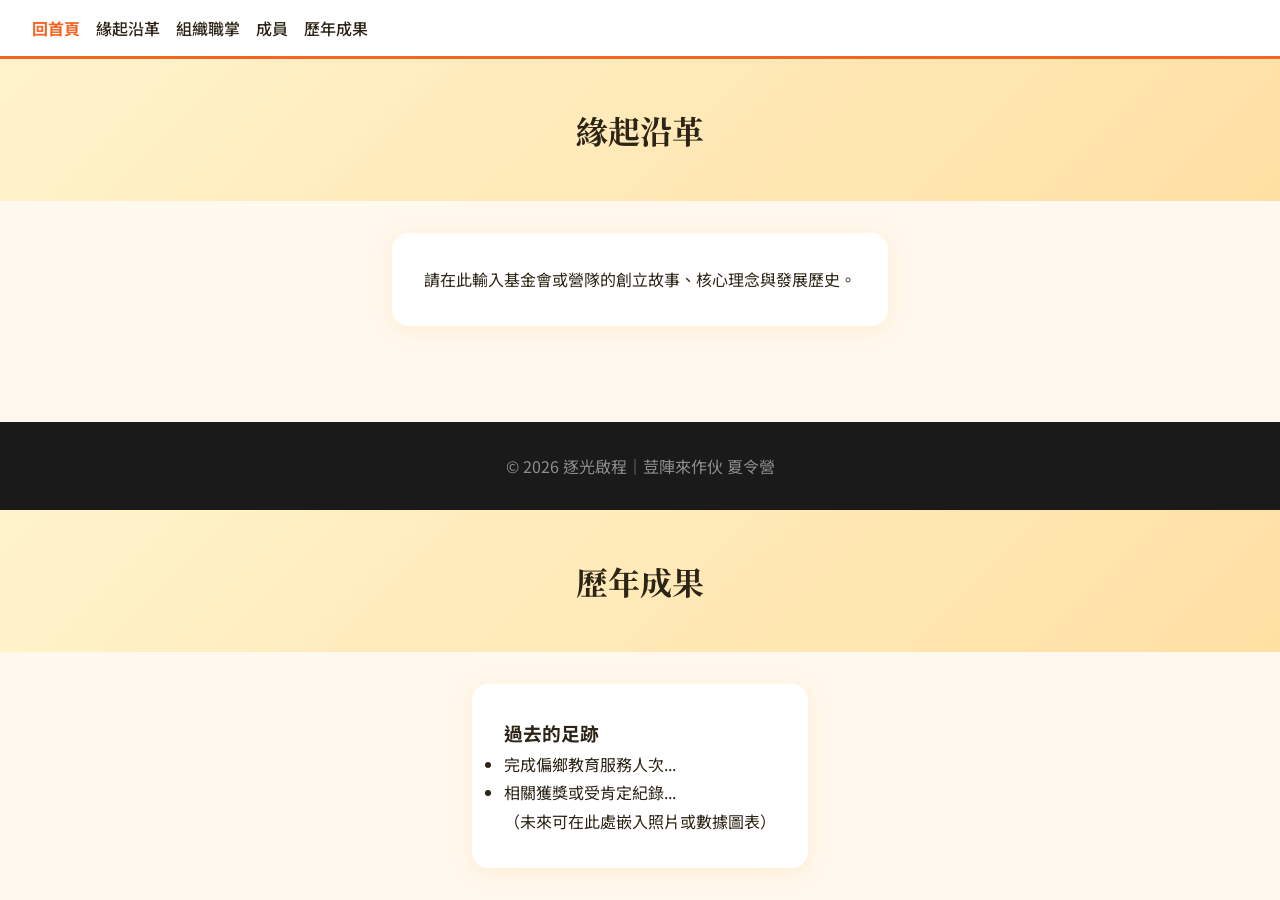
==== achievements.html @ 7587b22f "Create achievements.html" ====
<!DOCTYPE html>
<html lang="zh-TW">
<head>
  <meta charset="UTF-8" />
  <meta name="viewport" content="width=device-width, initial-scale=1.0" />
  <title>逐光啟程｜關於我們</title>
  <link href="https://fonts.googleapis.com/css2?family=Noto+Serif+TC:wght@400;700;900&family=Noto+Sans+TC:wght@400;500;700&display=swap" rel="stylesheet" />
  <style>
    :root { --sun: #FFB830; --sky: #4EC3E0; --leaf: #5BBF7A; --puren-orange: #F26522; --puren-dark: #1A1A1A; --cream: #FFF8EE; --text-dark: #2C2416; --text-mid: #5A4A2E; --shadow: rgba(255,184,48,.15); }
    *, *::before, *::after { box-sizing: border-box; margin: 0; padding: 0; }
    body { font-family: 'Noto Sans TC', sans-serif; background: var(--cream); color: var(--text-dark); display: flex; flex-direction: column; min-height: 100vh; }
    
    /* 簡易導覽列與頁尾 (建議後續換成你 index.html 的完整版) */
    nav { background: #fff; border-bottom: 3px solid var(--puren-orange); padding: 1rem 2rem; display: flex; gap: 1rem; }
    nav a { text-decoration: none; color: var(--text-dark); font-weight: 500; }
    nav a:hover { color: var(--puren-orange); }
    footer { background: var(--puren-dark); color: rgba(255,255,255,.5); text-align: center; padding: 2rem; margin-top: auto; }

    /* 子網頁內容區塊 */
    .page-header { background: linear-gradient(135deg, #FFF3CC, #FFE0A3); padding: 3rem 2rem; text-align: center; }
    .page-title { font-family: 'Noto Serif TC', serif; font-size: 2rem; color: var(--text-dark); }
    .page-content { max-width: 800px; margin: 2rem auto; padding: 2rem; background: #fff; border-radius: 16px; box-shadow: 0 4px 20px var(--shadow); line-height: 1.8; }
    
    /* 成員頁面專用表格 */
    .team-grid { display: grid; grid-template-columns: repeat(auto-fit, minmax(200px, 1fr)); gap: 1.5rem; margin-top: 1rem; }
    .team-box { border-left: 4px solid var(--sky); padding: 1rem; background: #f9f9f9; }
  </style>
</head>
<body>

  <nav>
    <a href="index.html" style="color:var(--puren-orange); font-weight:700;">回首頁</a>
    <a href="history.html">緣起沿革</a>
    <a href="organization.html">組織職掌</a>
    <a href="members.html">成員</a>
    <a href="achievements.html">歷年成果</a>
  </nav>

  <div class="page-header"><h1 class="page-title">緣起沿革</h1></div>
  <main class="page-content">
    <p>請在此輸入基金會或營隊的創立故事、核心理念與發展歷史。</p>
  </main>
  <footer><p>© 2026 逐光啟程｜荳陣來作伙 夏令營</p></footer>
</body>
</html>
<div class="page-header"><h1 class="page-title">歷年成果</h1></div>
  <main class="page-content">
    <h3>過去的足跡</h3>
    <ul>
      <li>完成偏鄉教育服務人次...</li>
      <li>相關獲獎或受肯定紀錄...</li>
    </ul>
    <p>（未來可在此處嵌入照片或數據圖表）</p>
  </main>
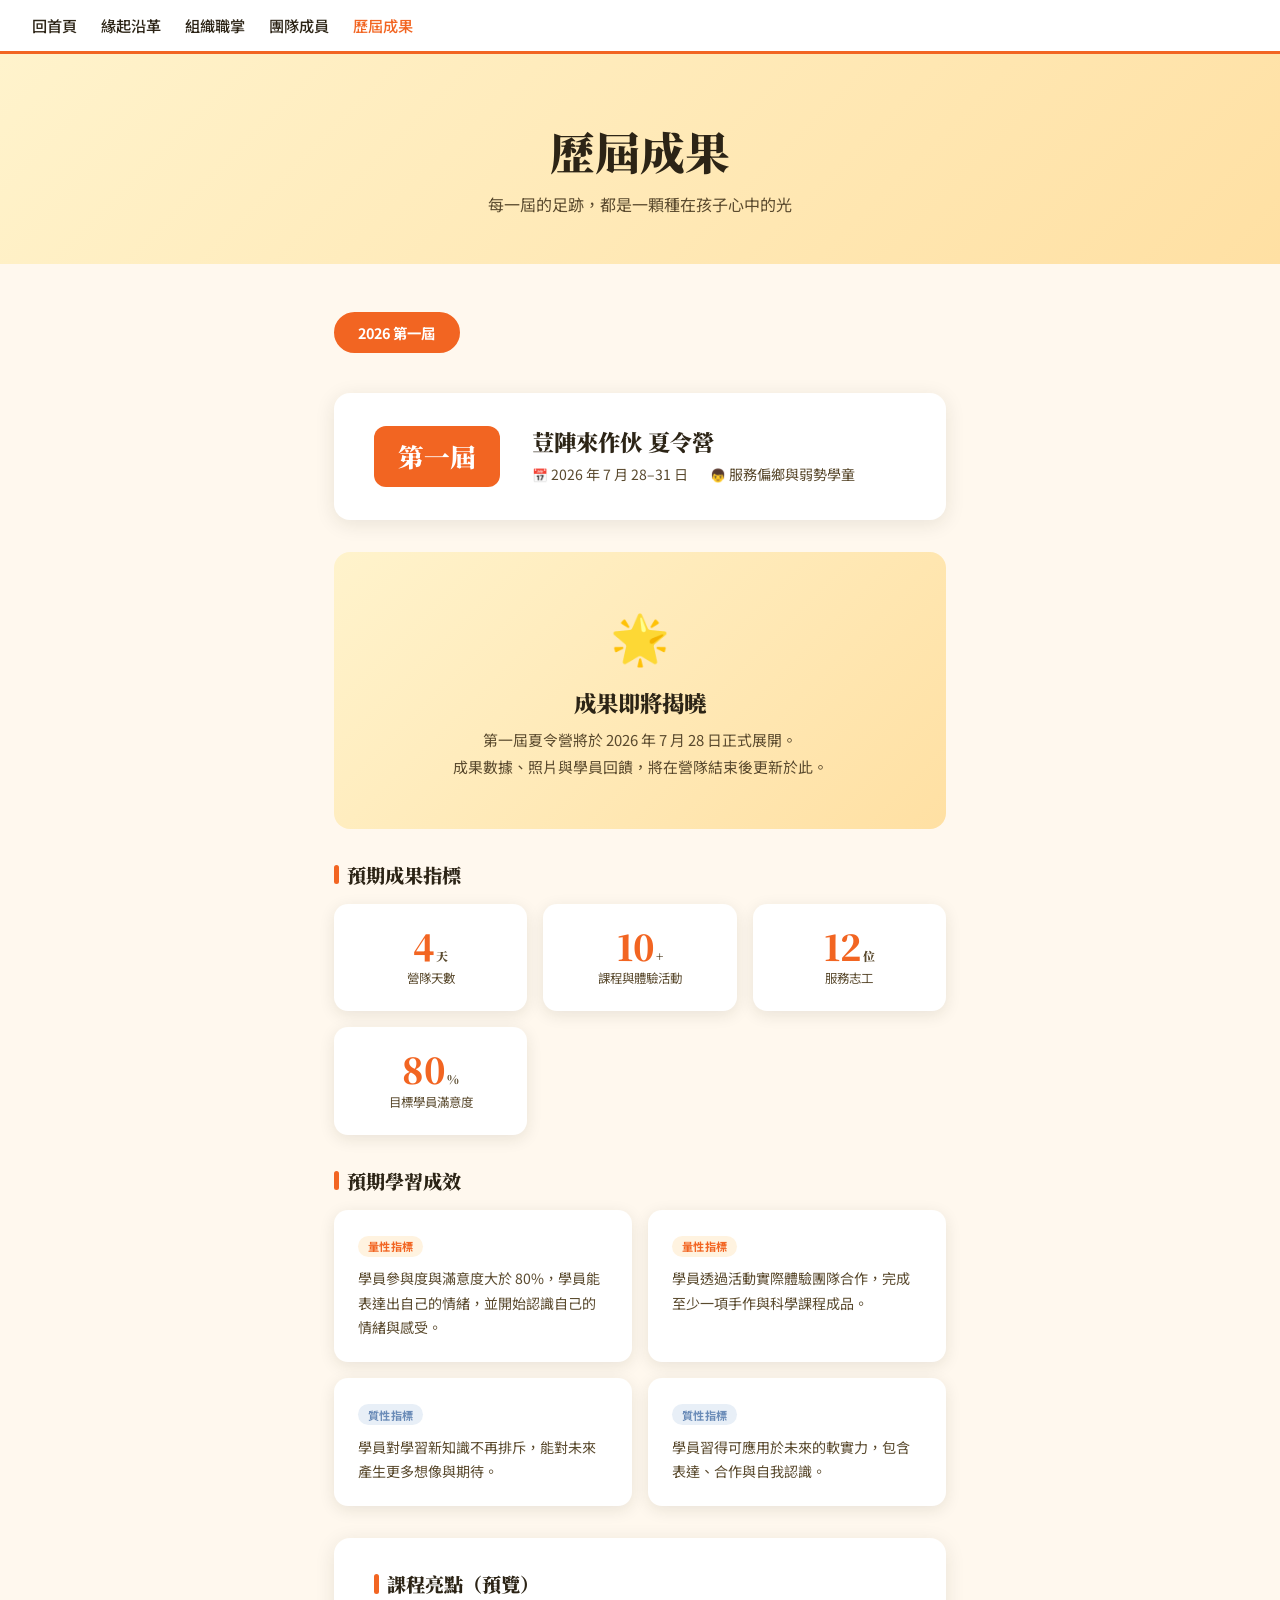
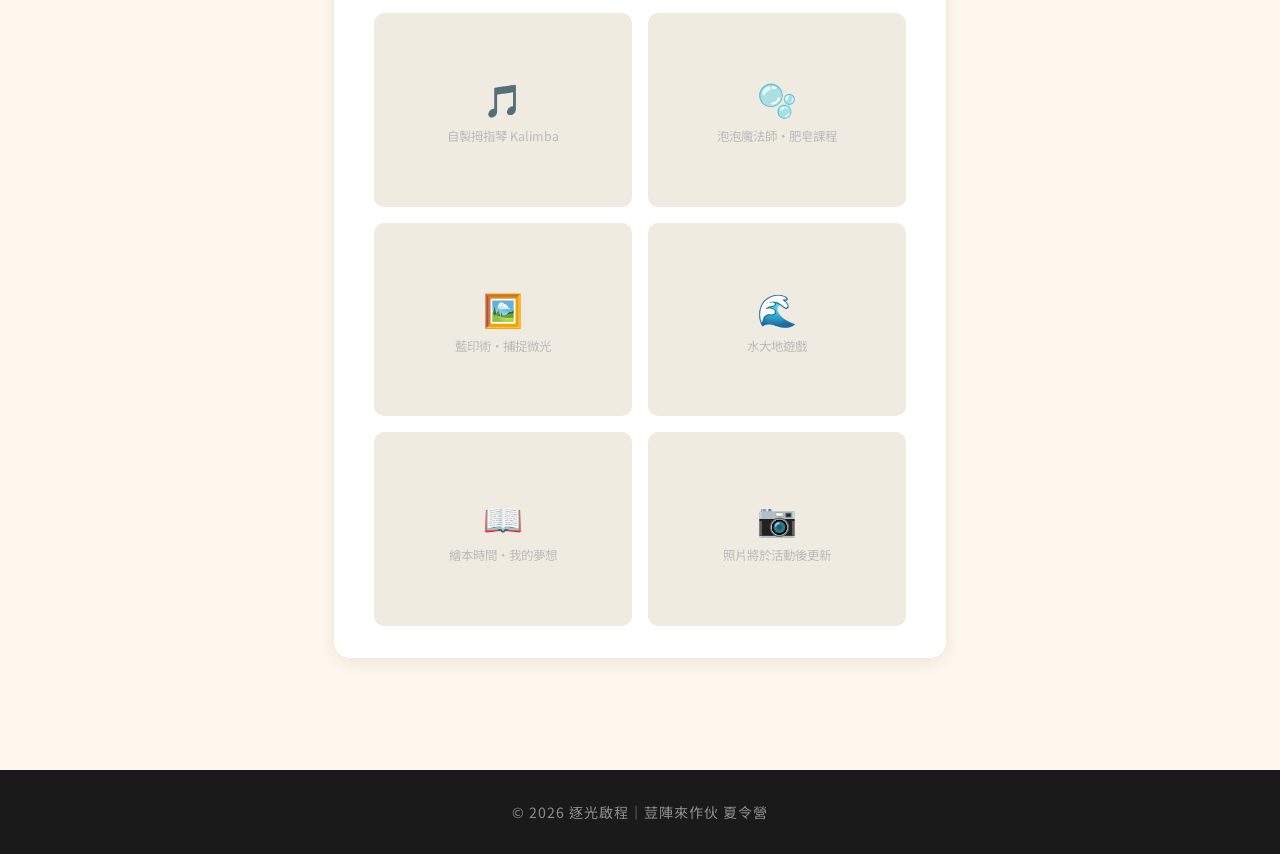
==== commit 978e46e9: "Update achievements.html" ====
--- a/achievements.html
+++ b/achievements.html
@@ -3,52 +3,360 @@
 <head>
   <meta charset="UTF-8" />
   <meta name="viewport" content="width=device-width, initial-scale=1.0" />
-  <title>逐光啟程｜關於我們</title>
+  <title>逐光啟程｜歷屆成果</title>
   <link href="https://fonts.googleapis.com/css2?family=Noto+Serif+TC:wght@400;700;900&family=Noto+Sans+TC:wght@400;500;700&display=swap" rel="stylesheet" />
   <style>
-    :root { --sun: #FFB830; --sky: #4EC3E0; --leaf: #5BBF7A; --puren-orange: #F26522; --puren-dark: #1A1A1A; --cream: #FFF8EE; --text-dark: #2C2416; --text-mid: #5A4A2E; --shadow: rgba(255,184,48,.15); }
+    :root {
+      --orange: #F26522;
+      --dark:   #1A1A1A;
+      --cream:  #FFF8EE;
+      --text:   #2C2416;
+      --mid:    #5A4A2E;
+      --blue:   #6B8CB8;
+      --leaf:   #5BBF7A;
+      --shadow: rgba(44,36,22,.10);
+    }
     *, *::before, *::after { box-sizing: border-box; margin: 0; padding: 0; }
-    body { font-family: 'Noto Sans TC', sans-serif; background: var(--cream); color: var(--text-dark); display: flex; flex-direction: column; min-height: 100vh; }
-    
-    /* 簡易導覽列與頁尾 (建議後續換成你 index.html 的完整版) */
-    nav { background: #fff; border-bottom: 3px solid var(--puren-orange); padding: 1rem 2rem; display: flex; gap: 1rem; }
-    nav a { text-decoration: none; color: var(--text-dark); font-weight: 500; }
-    nav a:hover { color: var(--puren-orange); }
-    footer { background: var(--puren-dark); color: rgba(255,255,255,.5); text-align: center; padding: 2rem; margin-top: auto; }
-
-    /* 子網頁內容區塊 */
-    .page-header { background: linear-gradient(135deg, #FFF3CC, #FFE0A3); padding: 3rem 2rem; text-align: center; }
-    .page-title { font-family: 'Noto Serif TC', serif; font-size: 2rem; color: var(--text-dark); }
-    .page-content { max-width: 800px; margin: 2rem auto; padding: 2rem; background: #fff; border-radius: 16px; box-shadow: 0 4px 20px var(--shadow); line-height: 1.8; }
-    
-    /* 成員頁面專用表格 */
-    .team-grid { display: grid; grid-template-columns: repeat(auto-fit, minmax(200px, 1fr)); gap: 1.5rem; margin-top: 1rem; }
-    .team-box { border-left: 4px solid var(--sky); padding: 1rem; background: #f9f9f9; }
+
+    body {
+      font-family: 'Noto Sans TC', sans-serif;
+      background: var(--cream);
+      color: var(--text);
+      min-height: 100vh;
+      display: flex;
+      flex-direction: column;
+    }
+
+    /* ── Nav ── */
+    nav {
+      background: rgba(255,255,255,.97);
+      border-bottom: 3px solid var(--orange);
+      padding: .9rem 2rem;
+      display: flex; gap: 1.5rem; align-items: center;
+      position: sticky; top: 0; z-index: 200;
+    }
+    nav a { text-decoration: none; color: var(--text); font-weight: 500; font-size: .95rem; transition: color .25s; }
+    nav a:hover, nav a.active { color: var(--orange); }
+
+    /* ── Page header ── */
+    .page-header {
+      background: linear-gradient(135deg, #FFF3CC, #FFE0A3);
+      padding: 4rem 2rem 3rem;
+      text-align: center;
+    }
+    .page-title {
+      font-family: 'Noto Serif TC', serif;
+      font-size: 2.8rem; font-weight: 900;
+      color: var(--text);
+    }
+    .page-sub { margin-top: .6rem; color: var(--mid); font-size: 1rem; }
+
+    /* ── Content ── */
+    .page-content {
+      max-width: 980px;
+      margin: 3rem auto 5rem;
+      padding: 0 2rem;
+      flex: 1;
+    }
+
+    /* ── Year tab selector ── */
+    .year-tabs {
+      display: flex; gap: .75rem; flex-wrap: wrap;
+      margin-bottom: 2.5rem;
+    }
+    .year-tab {
+      padding: .5rem 1.4rem;
+      border-radius: 30px;
+      border: 2px solid var(--orange);
+      background: transparent;
+      color: var(--orange);
+      font-weight: 700;
+      font-size: .9rem;
+      cursor: pointer;
+      transition: all .25s;
+      font-family: 'Noto Sans TC', sans-serif;
+    }
+    .year-tab.active, .year-tab:hover {
+      background: var(--orange);
+      color: #fff;
+    }
+
+    /* ── Edition block ── */
+    .edition { display: none; }
+    .edition.active { display: block; }
+
+    /* ── Edition header ── */
+    .edition-header {
+      background: #fff;
+      border-radius: 16px;
+      box-shadow: 0 4px 20px var(--shadow);
+      padding: 2rem 2.5rem;
+      margin-bottom: 2rem;
+      display: flex;
+      align-items: center;
+      gap: 2rem;
+      flex-wrap: wrap;
+    }
+    .edition-badge {
+      background: var(--orange);
+      color: #fff;
+      font-family: 'Noto Serif TC', serif;
+      font-size: 1.6rem; font-weight: 900;
+      padding: .8rem 1.5rem;
+      border-radius: 12px;
+      white-space: nowrap;
+      flex-shrink: 0;
+    }
+    .edition-meta { flex: 1; min-width: 200px; }
+    .edition-name {
+      font-family: 'Noto Serif TC', serif;
+      font-size: 1.4rem; font-weight: 900;
+      margin-bottom: .3rem;
+    }
+    .edition-info {
+      font-size: .88rem; color: var(--mid);
+      line-height: 1.8;
+    }
+    .edition-info span { margin-right: 1.2rem; }
+    .edition-info span::before { content: '📍 '; font-size: .8rem; }
+    .edition-info span.date::before { content: '📅 '; }
+    .edition-info span.kids::before { content: '👦 '; }
+
+    /* ── Stats row ── */
+    .stats-row {
+      display: grid;
+      grid-template-columns: repeat(auto-fit, minmax(160px, 1fr));
+      gap: 1rem;
+      margin-bottom: 2rem;
+    }
+    .stat-card {
+      background: #fff;
+      border-radius: 14px;
+      box-shadow: 0 4px 16px var(--shadow);
+      padding: 1.5rem 1rem;
+      text-align: center;
+    }
+    .stat-number {
+      font-family: 'Noto Serif TC', serif;
+      font-size: 2.2rem; font-weight: 900;
+      color: var(--orange);
+      line-height: 1;
+    }
+    .stat-unit { font-size: .75rem; color: var(--mid); margin-left: .1rem; }
+    .stat-label { font-size: .78rem; color: var(--mid); margin-top: .4rem; }
+
+    /* ── Section title ── */
+    .section-title {
+      font-family: 'Noto Serif TC', serif;
+      font-size: 1.2rem; font-weight: 900;
+      margin-bottom: 1rem;
+      display: flex; align-items: center; gap: .5rem;
+    }
+    .section-title::before {
+      content: '';
+      display: inline-block;
+      width: 5px; height: 1.2rem;
+      background: var(--orange);
+      border-radius: 3px;
+    }
+
+    /* ── Outcome list ── */
+    .outcome-grid {
+      display: grid;
+      grid-template-columns: repeat(auto-fit, minmax(280px, 1fr));
+      gap: 1rem;
+      margin-bottom: 2rem;
+    }
+    .outcome-card {
+      background: #fff;
+      border-radius: 14px;
+      box-shadow: 0 4px 16px var(--shadow);
+      padding: 1.4rem 1.5rem;
+    }
+    .outcome-tag {
+      display: inline-block;
+      font-size: .7rem; font-weight: 700;
+      padding: .15rem .6rem;
+      border-radius: 20px;
+      margin-bottom: .6rem;
+      letter-spacing: .5px;
+    }
+    .outcome-tag.quant { background: #FFF3E0; color: var(--orange); }
+    .outcome-tag.qual  { background: var(--blue-l, #E8EFF7); color: var(--blue); }
+    .outcome-card p { font-size: .88rem; color: var(--mid); line-height: 1.75; }
+
+    /* ── Photo grid placeholder ── */
+    .photo-section {
+      background: #fff;
+      border-radius: 16px;
+      box-shadow: 0 4px 20px var(--shadow);
+      padding: 2rem 2.5rem;
+      margin-bottom: 2rem;
+    }
+    .photo-grid {
+      display: grid;
+      grid-template-columns: repeat(auto-fill, minmax(180px, 1fr));
+      gap: 1rem;
+      margin-top: 1rem;
+    }
+    .photo-placeholder {
+      aspect-ratio: 4/3;
+      background: #f0ebe1;
+      border-radius: 10px;
+      display: flex;
+      flex-direction: column;
+      align-items: center;
+      justify-content: center;
+      gap: .4rem;
+      color: #bbb;
+      font-size: .78rem;
+    }
+    .photo-placeholder .ph-icon { font-size: 2rem; }
+
+    /* ── Coming soon banner ── */
+    .coming-soon {
+      background: linear-gradient(135deg, #FFF3CC, #FFE0A3);
+      border-radius: 16px;
+      padding: 3rem 2rem;
+      text-align: center;
+      margin-bottom: 2rem;
+    }
+    .coming-soon .cs-icon { font-size: 3rem; margin-bottom: 1rem; }
+    .coming-soon h3 {
+      font-family: 'Noto Serif TC', serif;
+      font-size: 1.4rem; font-weight: 900;
+      margin-bottom: .6rem;
+    }
+    .coming-soon p { color: var(--mid); font-size: .93rem; line-height: 1.8; }
+
+    /* ── Footer ── */
+    footer {
+      background: var(--dark);
+      color: rgba(255,255,255,.5);
+      text-align: center;
+      padding: 2rem 1rem;
+    }
+    footer p { font-size: .88rem; letter-spacing: 1px; }
   </style>
 </head>
 <body>
 
-  <nav>
-    <a href="index.html" style="color:var(--puren-orange); font-weight:700;">回首頁</a>
-    <a href="history.html">緣起沿革</a>
-    <a href="organization.html">組織職掌</a>
-    <a href="members.html">成員</a>
-    <a href="achievements.html">歷年成果</a>
-  </nav>
-
-  <div class="page-header"><h1 class="page-title">緣起沿革</h1></div>
-  <main class="page-content">
-    <p>請在此輸入基金會或營隊的創立故事、核心理念與發展歷史。</p>
-  </main>
-  <footer><p>© 2026 逐光啟程｜荳陣來作伙 夏令營</p></footer>
+<nav>
+  <a href="index.html">回首頁</a>
+  <a href="history.html">緣起沿革</a>
+  <a href="organization.html">組織職掌</a>
+  <a href="members.html">團隊成員</a>
+  <a href="achievements.html" class="active">歷屆成果</a>
+</nav>
+
+<div class="page-header">
+  <h1 class="page-title">歷屆成果</h1>
+  <p class="page-sub">每一屆的足跡，都是一顆種在孩子心中的光</p>
+</div>
+
+<main class="page-content">
+
+  <!-- Year tabs -->
+  <div class="year-tabs">
+    <button class="year-tab active" onclick="switchEdition('2026', this)">2026 第一屆</button>
+    <!-- 日後新增：<button class="year-tab" onclick="switchEdition('2027', this)">2027 第二屆</button> -->
+  </div>
+
+  <!-- ═══ 2026 第一屆 ═══ -->
+  <div class="edition active" id="ed-2026">
+
+    <div class="edition-header">
+      <div class="edition-badge">第一屆</div>
+      <div class="edition-meta">
+        <div class="edition-name">荳陣來作伙 夏令營</div>
+        <div class="edition-info">
+          <span class="date">2026 年 7 月 28–31 日</span>
+    
+          <span class="kids">服務偏鄉與弱勢學童</span>
+        </div>
+      </div>
+    </div>
+
+    <!-- 即將到來 banner -->
+    <div class="coming-soon">
+      <div class="cs-icon">🌟</div>
+      <h3>成果即將揭曉</h3>
+      <p>第一屆夏令營將於 2026 年 7 月 28 日正式展開。<br>成果數據、照片與學員回饋，將在營隊結束後更新於此。</p>
+    </div>
+
+    <!-- 預期成果（先以預期格式呈現） -->
+    <h2 class="section-title" style="margin-bottom:1rem">預期成果指標</h2>
+    <div class="stats-row">
+      <div class="stat-card">
+        <div class="stat-number">4<span class="stat-unit">天</span></div>
+        <div class="stat-label">營隊天數</div>
+      </div>
+      <div class="stat-card">
+        <div class="stat-number">10<span class="stat-unit">+</span></div>
+        <div class="stat-label">課程與體驗活動</div>
+      </div>
+      <div class="stat-card">
+        <div class="stat-number">12<span class="stat-unit">位</span></div>
+        <div class="stat-label">服務志工</div>
+      </div>
+      <div class="stat-card">
+        <div class="stat-number">80<span class="stat-unit">%</span></div>
+        <div class="stat-label">目標學員滿意度</div>
+      </div>
+    </div>
+
+    <!-- 量性 & 質性預期成果 -->
+    <h2 class="section-title" style="margin-top:1.5rem">預期學習成效</h2>
+    <div class="outcome-grid">
+      <div class="outcome-card">
+        <span class="outcome-tag quant">量性指標</span>
+        <p>學員參與度與滿意度大於 80%，學員能表達出自己的情緒，並開始認識自己的情緒與感受。</p>
+      </div>
+      <div class="outcome-card">
+        <span class="outcome-tag quant">量性指標</span>
+        <p>學員透過活動實際體驗團隊合作，完成至少一項手作與科學課程成品。</p>
+      </div>
+      <div class="outcome-card">
+        <span class="outcome-tag qual">質性指標</span>
+        <p>學員對學習新知識不再排斥，能對未來產生更多想像與期待。</p>
+      </div>
+      <div class="outcome-card">
+        <span class="outcome-tag qual">質性指標</span>
+        <p>學員習得可應用於未來的軟實力，包含表達、合作與自我認識。</p>
+      </div>
+    </div>
+
+    <!-- 課程亮點 -->
+    <div class="photo-section">
+      <h2 class="section-title">課程亮點（預覽）</h2>
+      <div class="photo-grid">
+        <div class="photo-placeholder"><span class="ph-icon">🎵</span><span>自製拇指琴 Kalimba</span></div>
+        <div class="photo-placeholder"><span class="ph-icon">🫧</span><span>泡泡魔法師・肥皂課程</span></div>
+        <div class="photo-placeholder"><span class="ph-icon">🖼️</span><span>藍印術・捕捉微光</span></div>
+        <div class="photo-placeholder"><span class="ph-icon">🌊</span><span>水大地遊戲</span></div>
+        <div class="photo-placeholder"><span class="ph-icon">📖</span><span>繪本時間・我的夢想</span></div>
+        <div class="photo-placeholder"><span class="ph-icon">📷</span><span>照片將於活動後更新</span></div>
+      </div>
+    </div>
+
+  </div>
+  <!-- ／2026 -->
+
+</main>
+
+<footer>
+  <p>© 2026 逐光啟程｜荳陣來作伙 夏令營</p>
+</footer>
+
+<script>
+  function switchEdition(year, btn) {
+    document.querySelectorAll('.edition').forEach(el => el.classList.remove('active'));
+    document.querySelectorAll('.year-tab').forEach(el => el.classList.remove('active'));
+    const target = document.getElementById('ed-' + year);
+    if (target) target.classList.add('active');
+    btn.classList.add('active');
+  }
+</script>
+
 </body>
 </html>
-<div class="page-header"><h1 class="page-title">歷年成果</h1></div>
-  <main class="page-content">
-    <h3>過去的足跡</h3>
-    <ul>
-      <li>完成偏鄉教育服務人次...</li>
-      <li>相關獲獎或受肯定紀錄...</li>
-    </ul>
-    <p>（未來可在此處嵌入照片或數據圖表）</p>
-  </main>
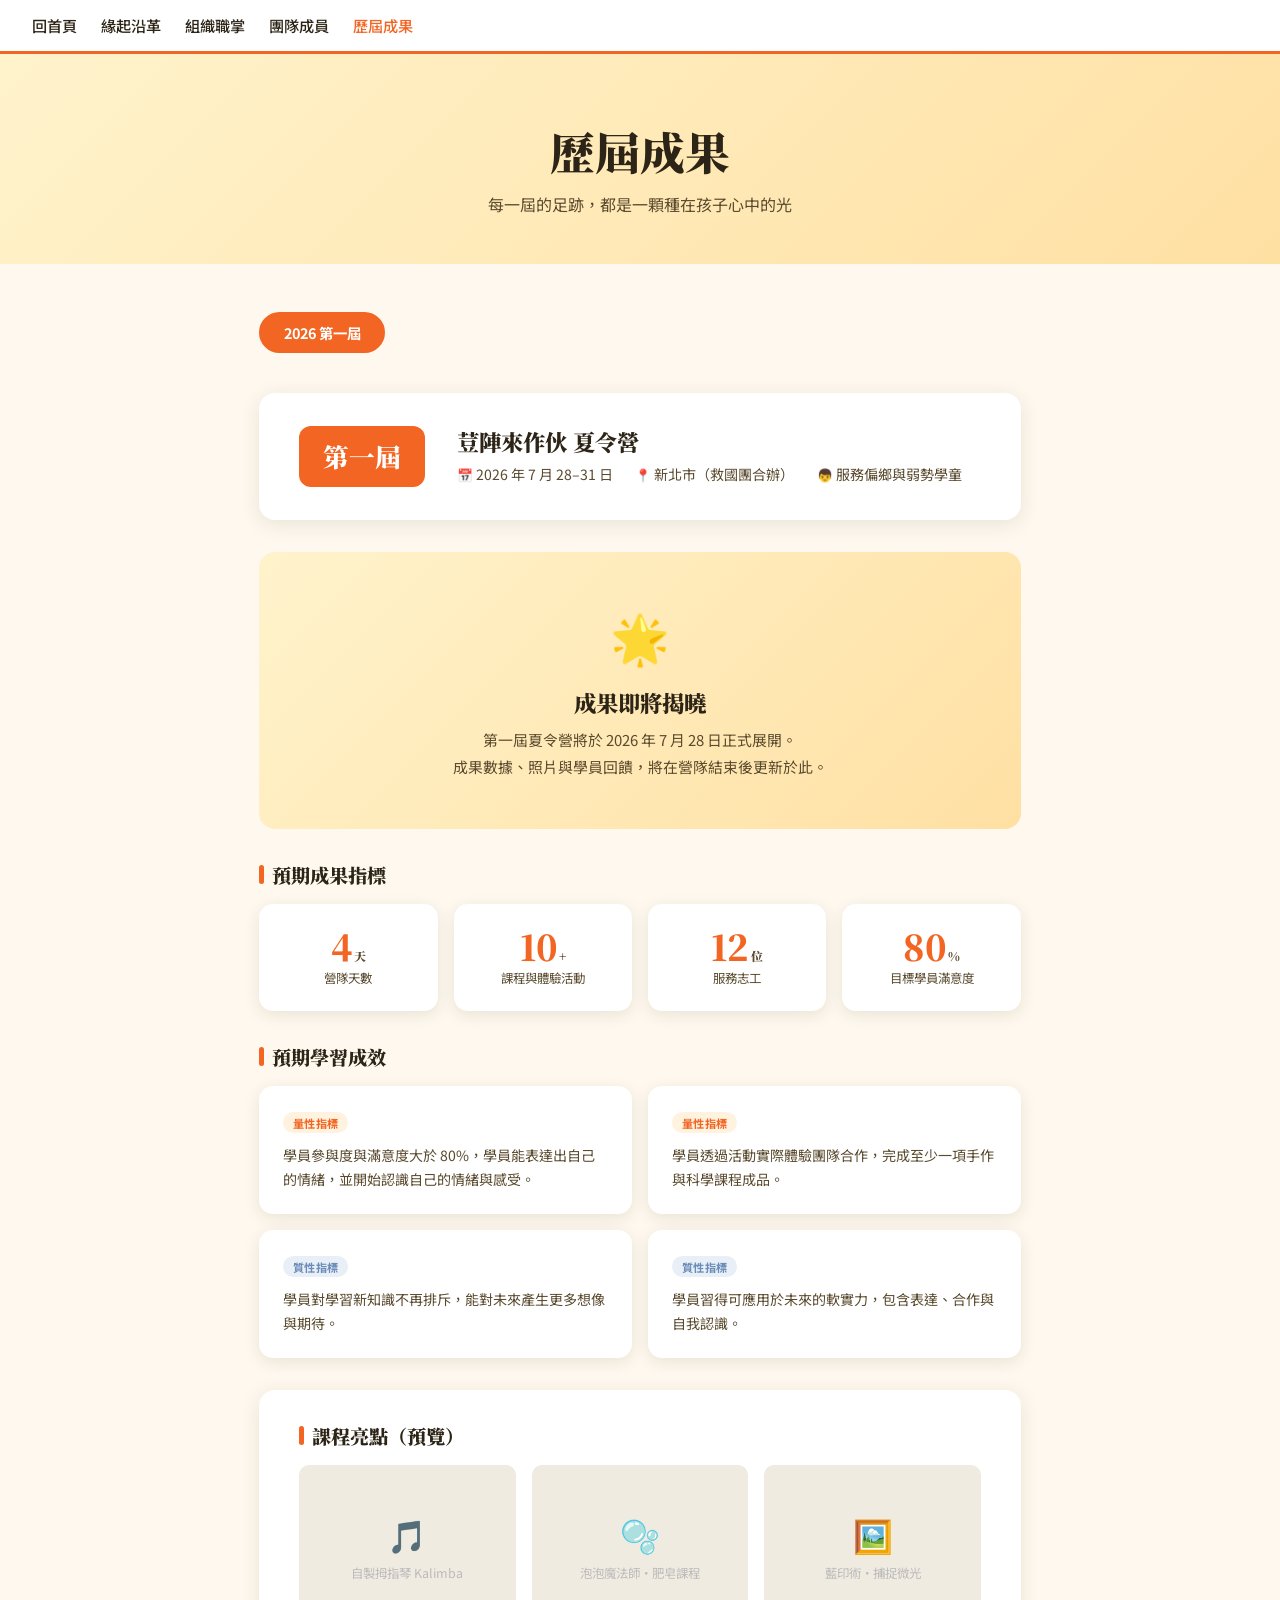
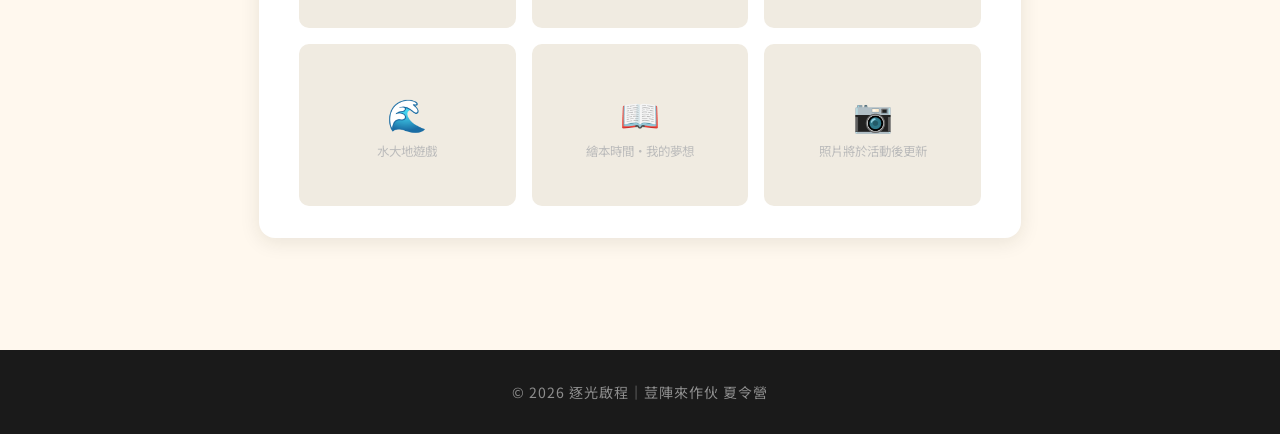
==== commit b806b9ed: "Update achievements.html" ====
--- a/achievements.html
+++ b/achievements.html
@@ -245,7 +245,7 @@
   <a href="index.html">回首頁</a>
   <a href="history.html">緣起沿革</a>
   <a href="organization.html">組織職掌</a>
-  <a href="members.html">團隊成員</a>
+  <a href="member.html">團隊成員</a>
   <a href="achievements.html" class="active">歷屆成果</a>
 </nav>
 
@@ -271,7 +271,7 @@
         <div class="edition-name">荳陣來作伙 夏令營</div>
         <div class="edition-info">
           <span class="date">2026 年 7 月 28–31 日</span>
-    
+          <span>新北市（救國團合辦）</span>
           <span class="kids">服務偏鄉與弱勢學童</span>
         </div>
       </div>
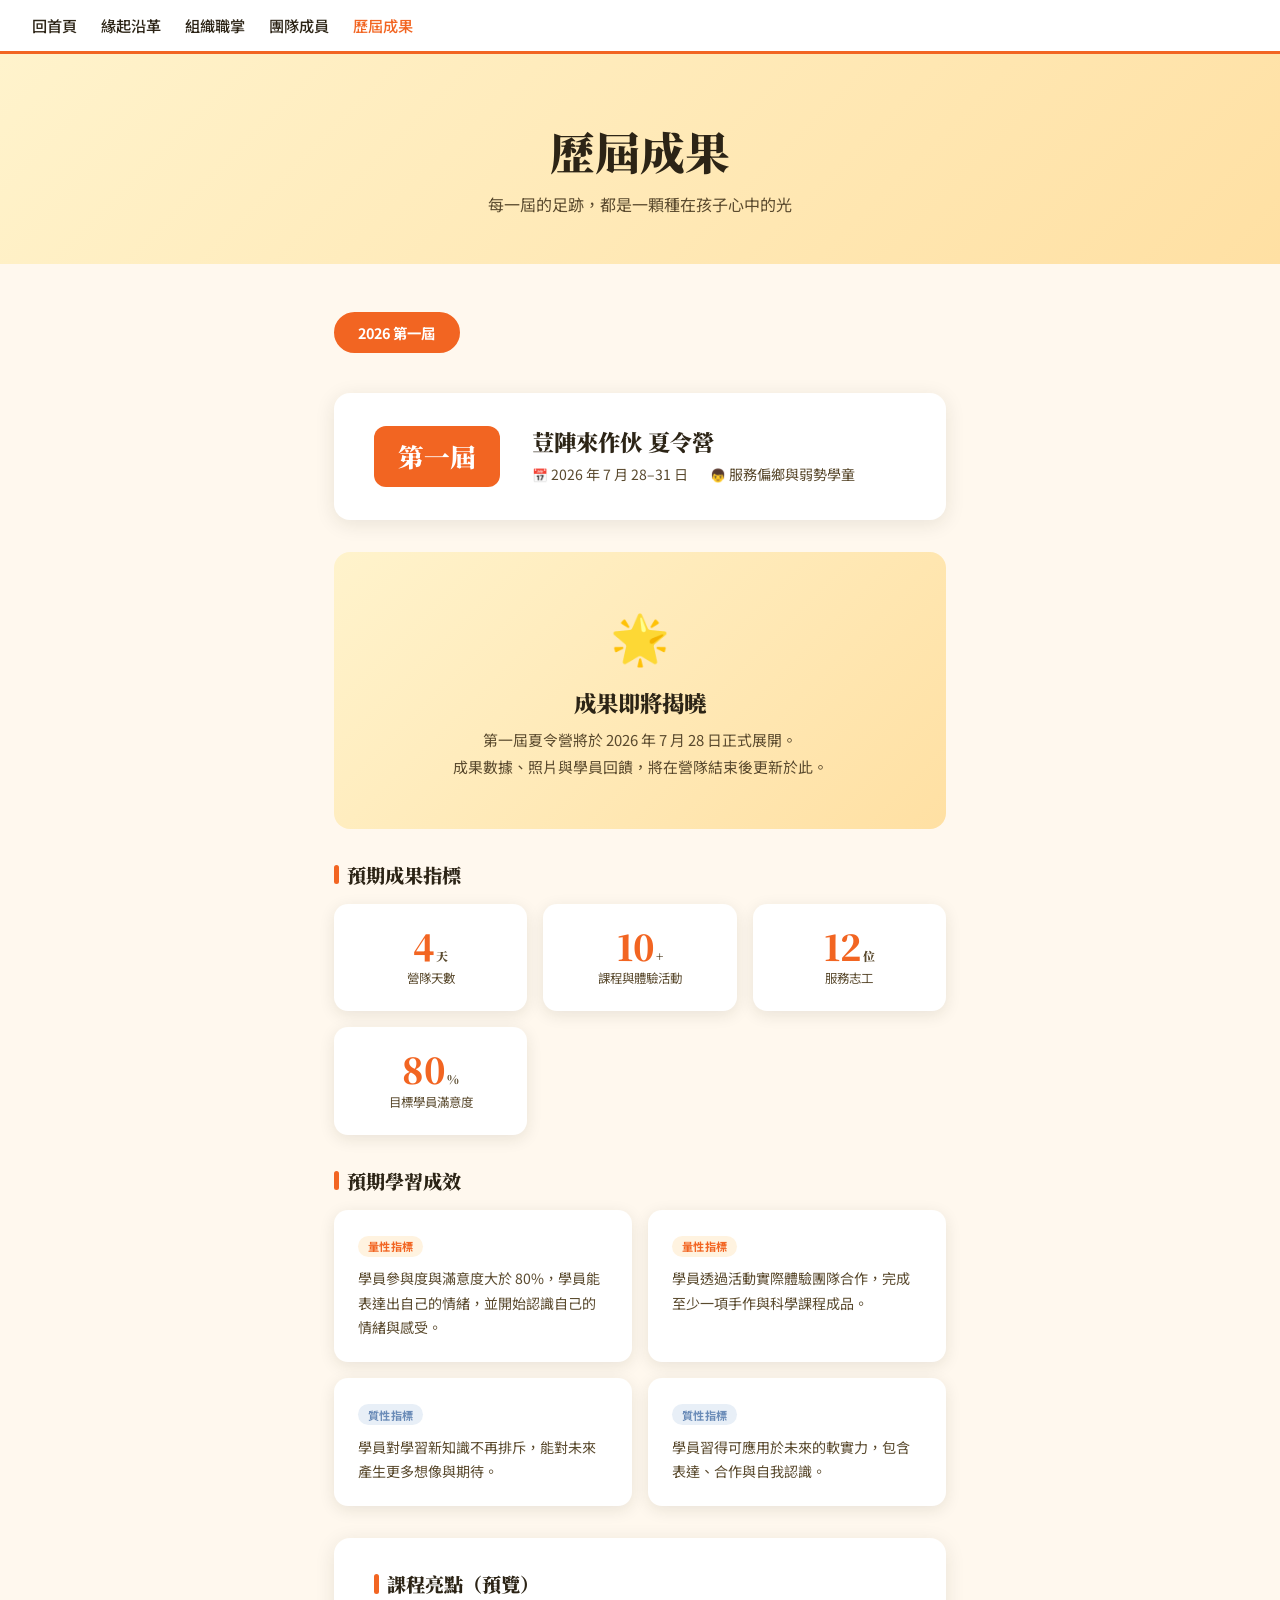
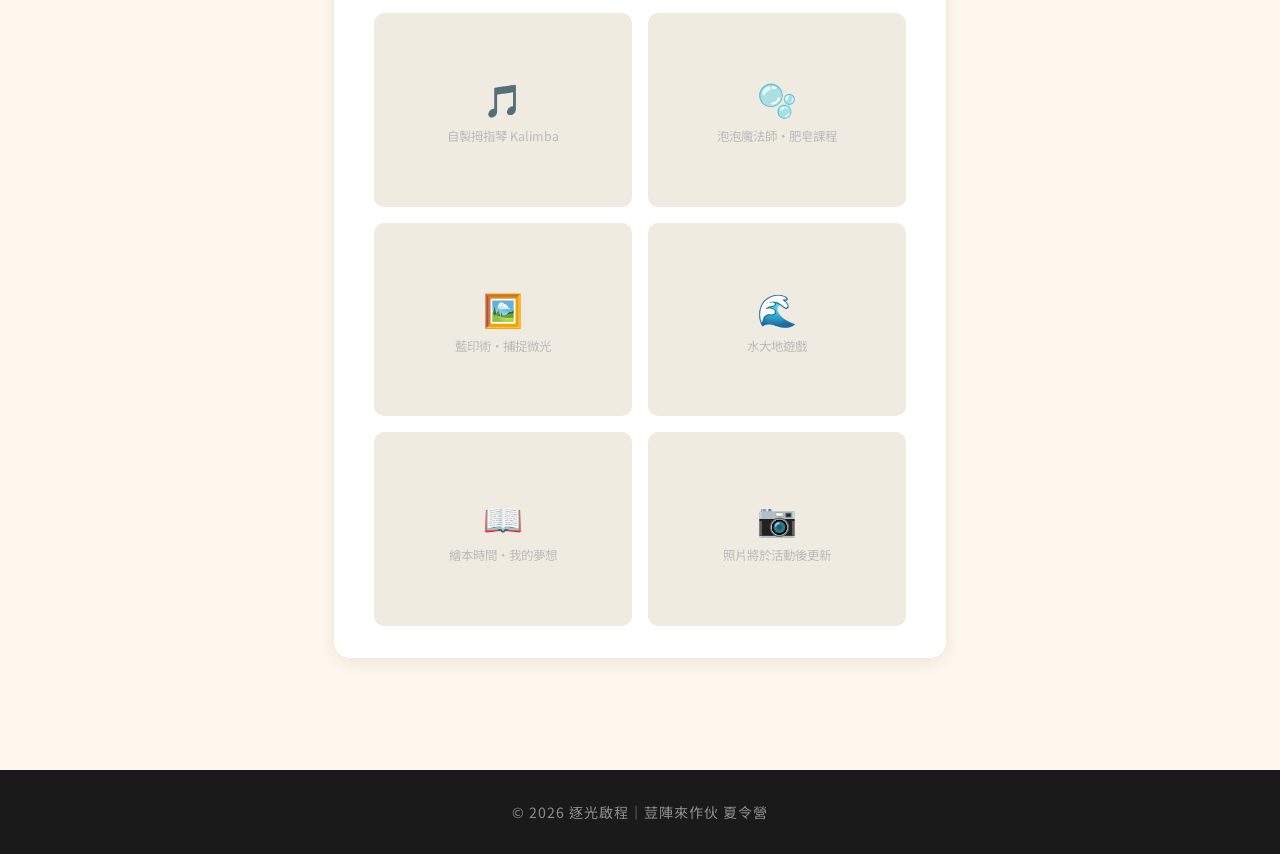
==== commit 91f8df4d: "Update achievements.html" ====
--- a/achievements.html
+++ b/achievements.html
@@ -271,7 +271,7 @@
         <div class="edition-name">荳陣來作伙 夏令營</div>
         <div class="edition-info">
           <span class="date">2026 年 7 月 28–31 日</span>
-          <span>新北市（救國團合辦）</span>
+        
           <span class="kids">服務偏鄉與弱勢學童</span>
         </div>
       </div>
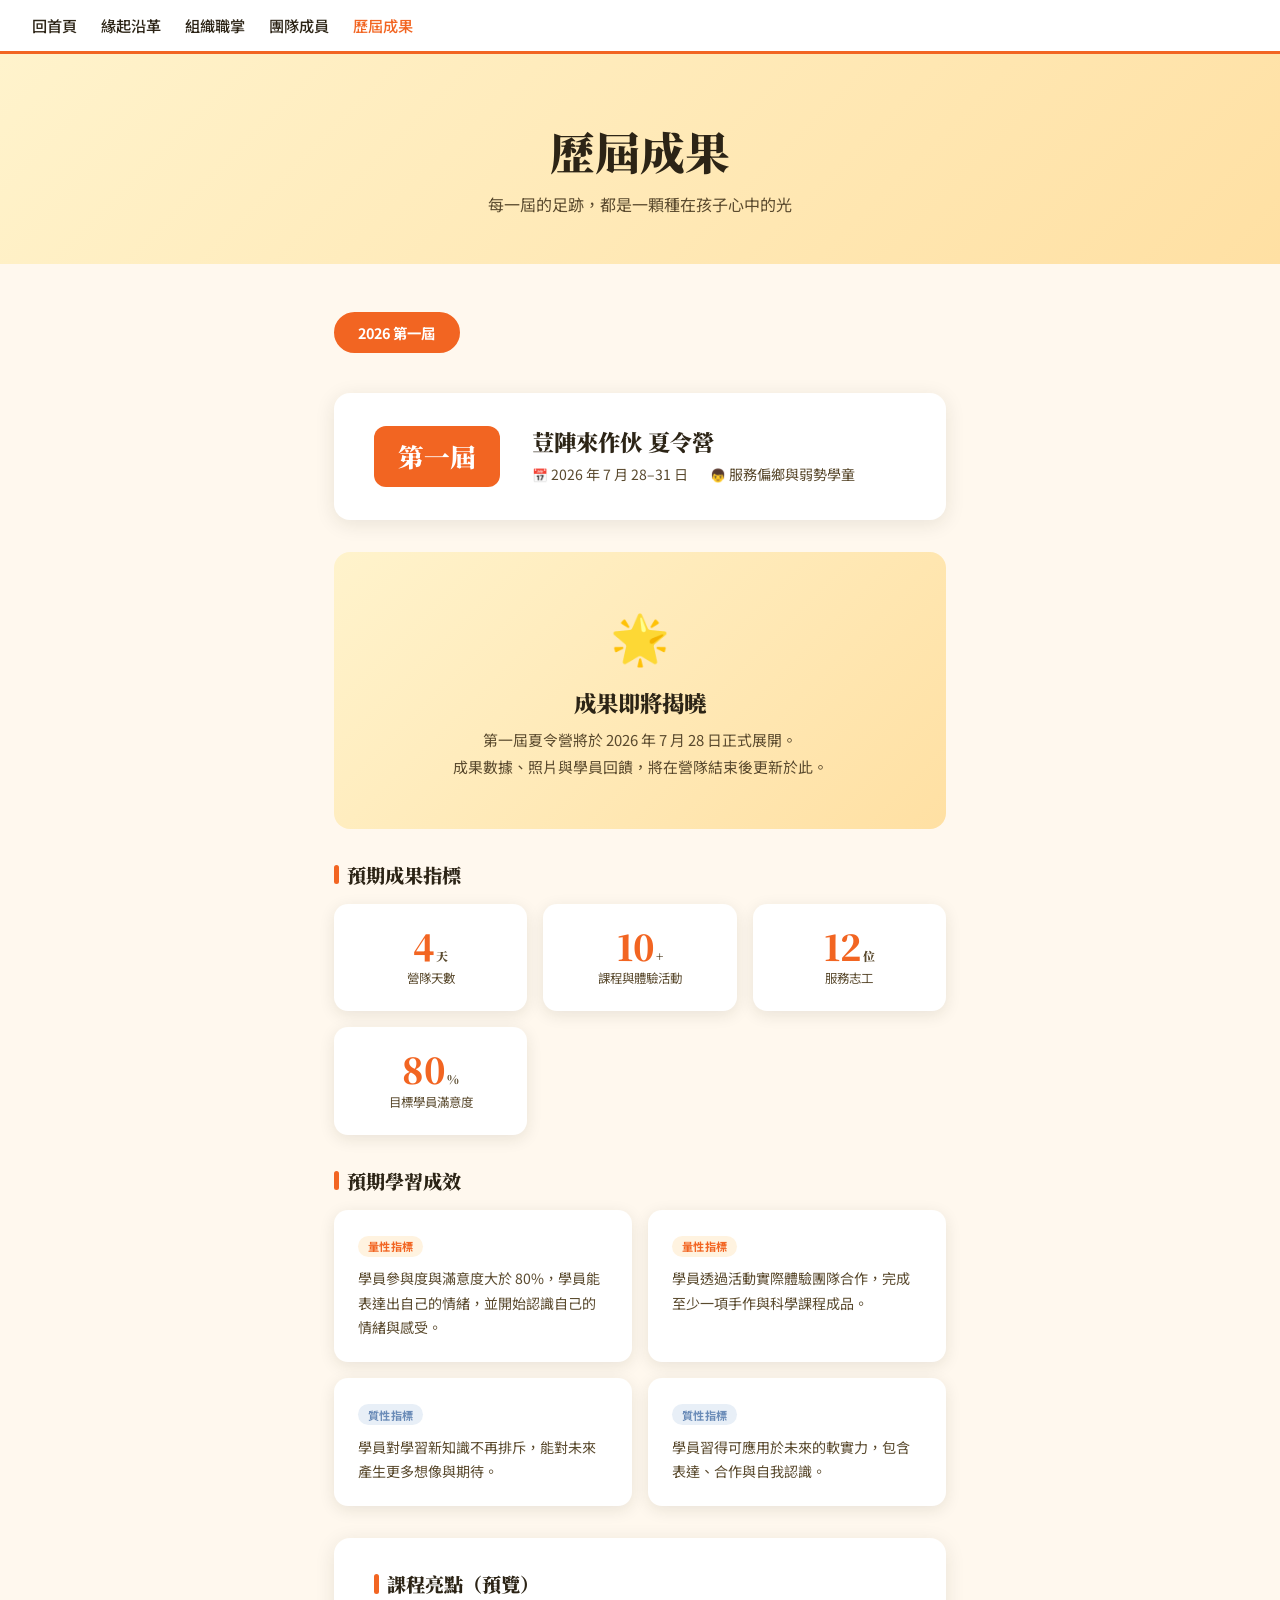
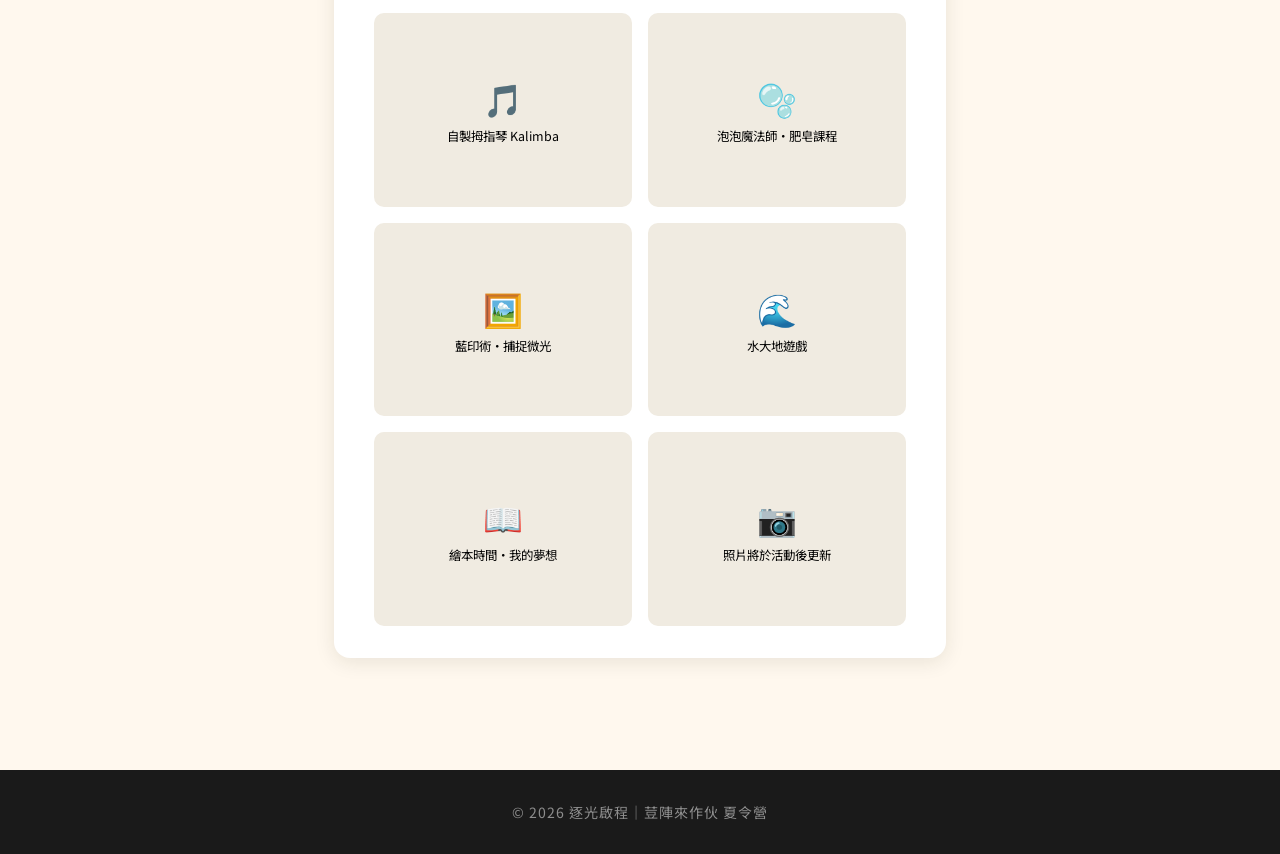
==== commit 7604c3f6: "Update achievements.html" ====
--- a/achievements.html
+++ b/achievements.html
@@ -208,7 +208,7 @@
       align-items: center;
       justify-content: center;
       gap: .4rem;
-      color: #bbb;
+      color: #000000;
       font-size: .78rem;
     }
     .photo-placeholder .ph-icon { font-size: 2rem; }
@@ -259,7 +259,6 @@
   <!-- Year tabs -->
   <div class="year-tabs">
     <button class="year-tab active" onclick="switchEdition('2026', this)">2026 第一屆</button>
-    <!-- 日後新增：<button class="year-tab" onclick="switchEdition('2027', this)">2027 第二屆</button> -->
   </div>
 
   <!-- ═══ 2026 第一屆 ═══ -->
@@ -271,20 +270,17 @@
         <div class="edition-name">荳陣來作伙 夏令營</div>
         <div class="edition-info">
           <span class="date">2026 年 7 月 28–31 日</span>
-        
           <span class="kids">服務偏鄉與弱勢學童</span>
         </div>
       </div>
     </div>
 
-    <!-- 即將到來 banner -->
     <div class="coming-soon">
       <div class="cs-icon">🌟</div>
       <h3>成果即將揭曉</h3>
       <p>第一屆夏令營將於 2026 年 7 月 28 日正式展開。<br>成果數據、照片與學員回饋，將在營隊結束後更新於此。</p>
     </div>
 
-    <!-- 預期成果（先以預期格式呈現） -->
     <h2 class="section-title" style="margin-bottom:1rem">預期成果指標</h2>
     <div class="stats-row">
       <div class="stat-card">
@@ -305,7 +301,6 @@
       </div>
     </div>
 
-    <!-- 量性 & 質性預期成果 -->
     <h2 class="section-title" style="margin-top:1.5rem">預期學習成效</h2>
     <div class="outcome-grid">
       <div class="outcome-card">
@@ -326,7 +321,6 @@
       </div>
     </div>
 
-    <!-- 課程亮點 -->
     <div class="photo-section">
       <h2 class="section-title">課程亮點（預覽）</h2>
       <div class="photo-grid">
@@ -340,7 +334,6 @@
     </div>
 
   </div>
-  <!-- ／2026 -->
 
 </main>
 
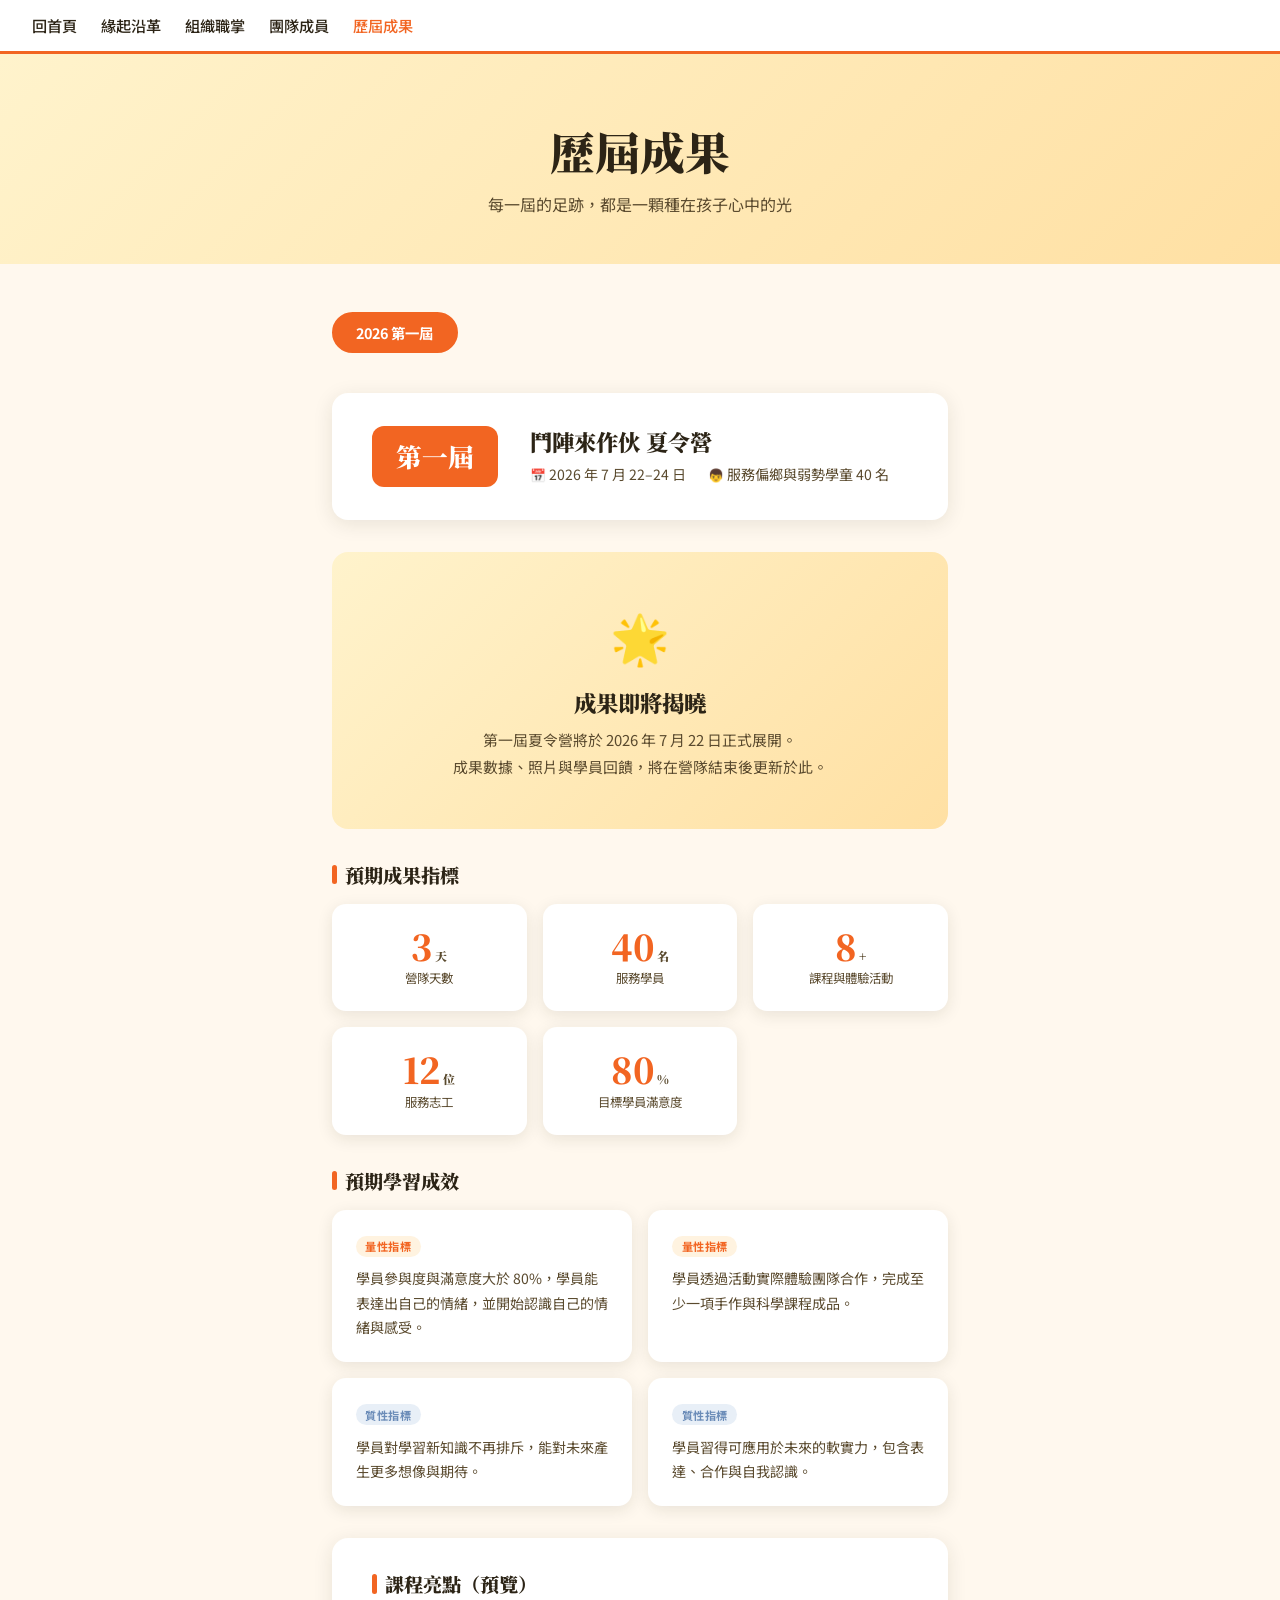
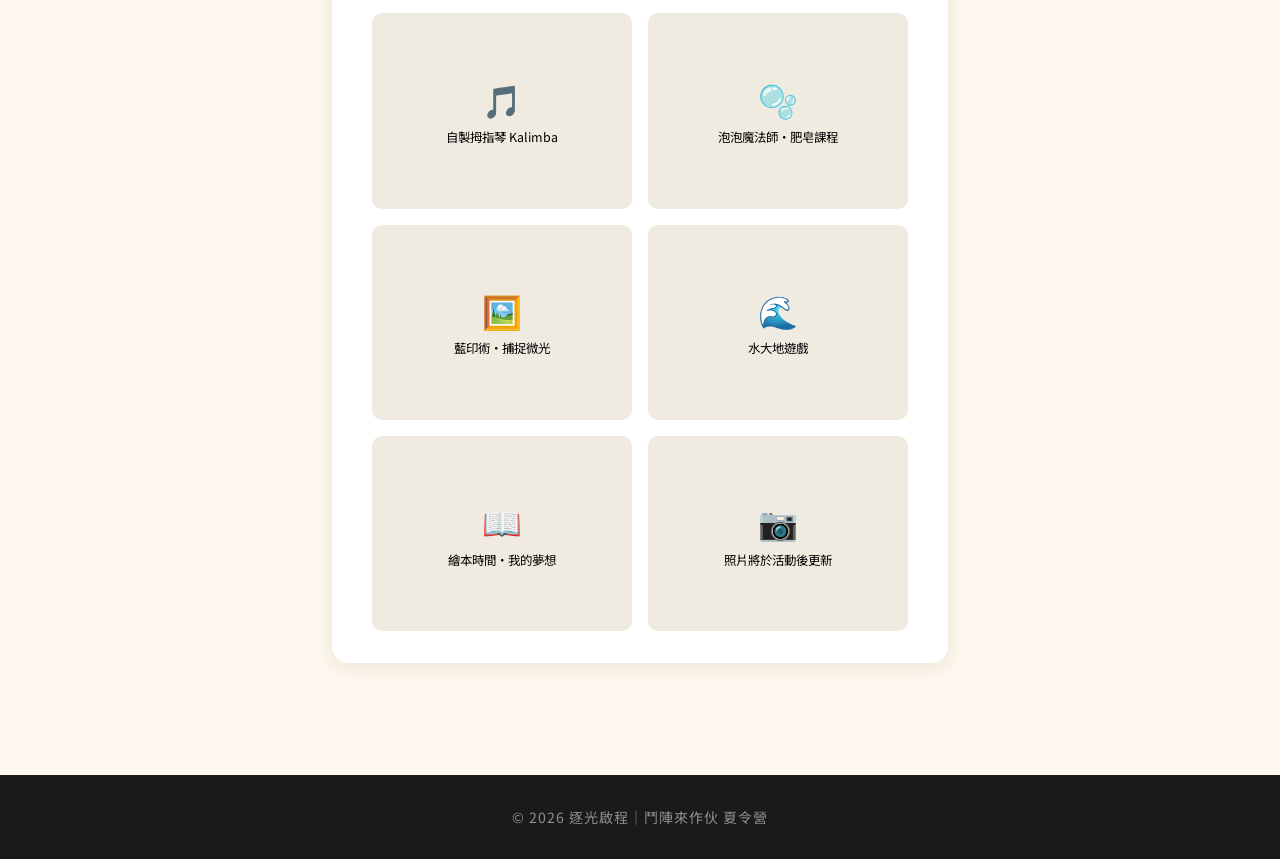
==== commit 047953ea: "Fix multiple data errors and bugs based on official PDF documents - Fix camp name typo across all pa" ====
--- a/achievements.html
+++ b/achievements.html
@@ -267,10 +267,10 @@
     <div class="edition-header">
       <div class="edition-badge">第一屆</div>
       <div class="edition-meta">
-        <div class="edition-name">荳陣來作伙 夏令營</div>
+        <div class="edition-name">鬥陣來作伙 夏令營</div>
         <div class="edition-info">
-          <span class="date">2026 年 7 月 28–31 日</span>
-          <span class="kids">服務偏鄉與弱勢學童</span>
+          <span class="date">2026 年 7 月 22–24 日</span>
+          <span class="kids">服務偏鄉與弱勢學童 40 名</span>
         </div>
       </div>
     </div>
@@ -278,17 +278,21 @@
     <div class="coming-soon">
       <div class="cs-icon">🌟</div>
       <h3>成果即將揭曉</h3>
-      <p>第一屆夏令營將於 2026 年 7 月 28 日正式展開。<br>成果數據、照片與學員回饋，將在營隊結束後更新於此。</p>
+      <p>第一屆夏令營將於 2026 年 7 月 22 日正式展開。<br>成果數據、照片與學員回饋，將在營隊結束後更新於此。</p>
     </div>
 
     <h2 class="section-title" style="margin-bottom:1rem">預期成果指標</h2>
     <div class="stats-row">
       <div class="stat-card">
-        <div class="stat-number">4<span class="stat-unit">天</span></div>
+        <div class="stat-number">3<span class="stat-unit">天</span></div>
         <div class="stat-label">營隊天數</div>
       </div>
       <div class="stat-card">
-        <div class="stat-number">10<span class="stat-unit">+</span></div>
+        <div class="stat-number">40<span class="stat-unit">名</span></div>
+        <div class="stat-label">服務學員</div>
+      </div>
+      <div class="stat-card">
+        <div class="stat-number">8<span class="stat-unit">+</span></div>
         <div class="stat-label">課程與體驗活動</div>
       </div>
       <div class="stat-card">
@@ -338,7 +342,7 @@
 </main>
 
 <footer>
-  <p>© 2026 逐光啟程｜荳陣來作伙 夏令營</p>
+  <p>© 2026 逐光啟程｜鬥陣來作伙 夏令營</p>
 </footer>
 
 <script>
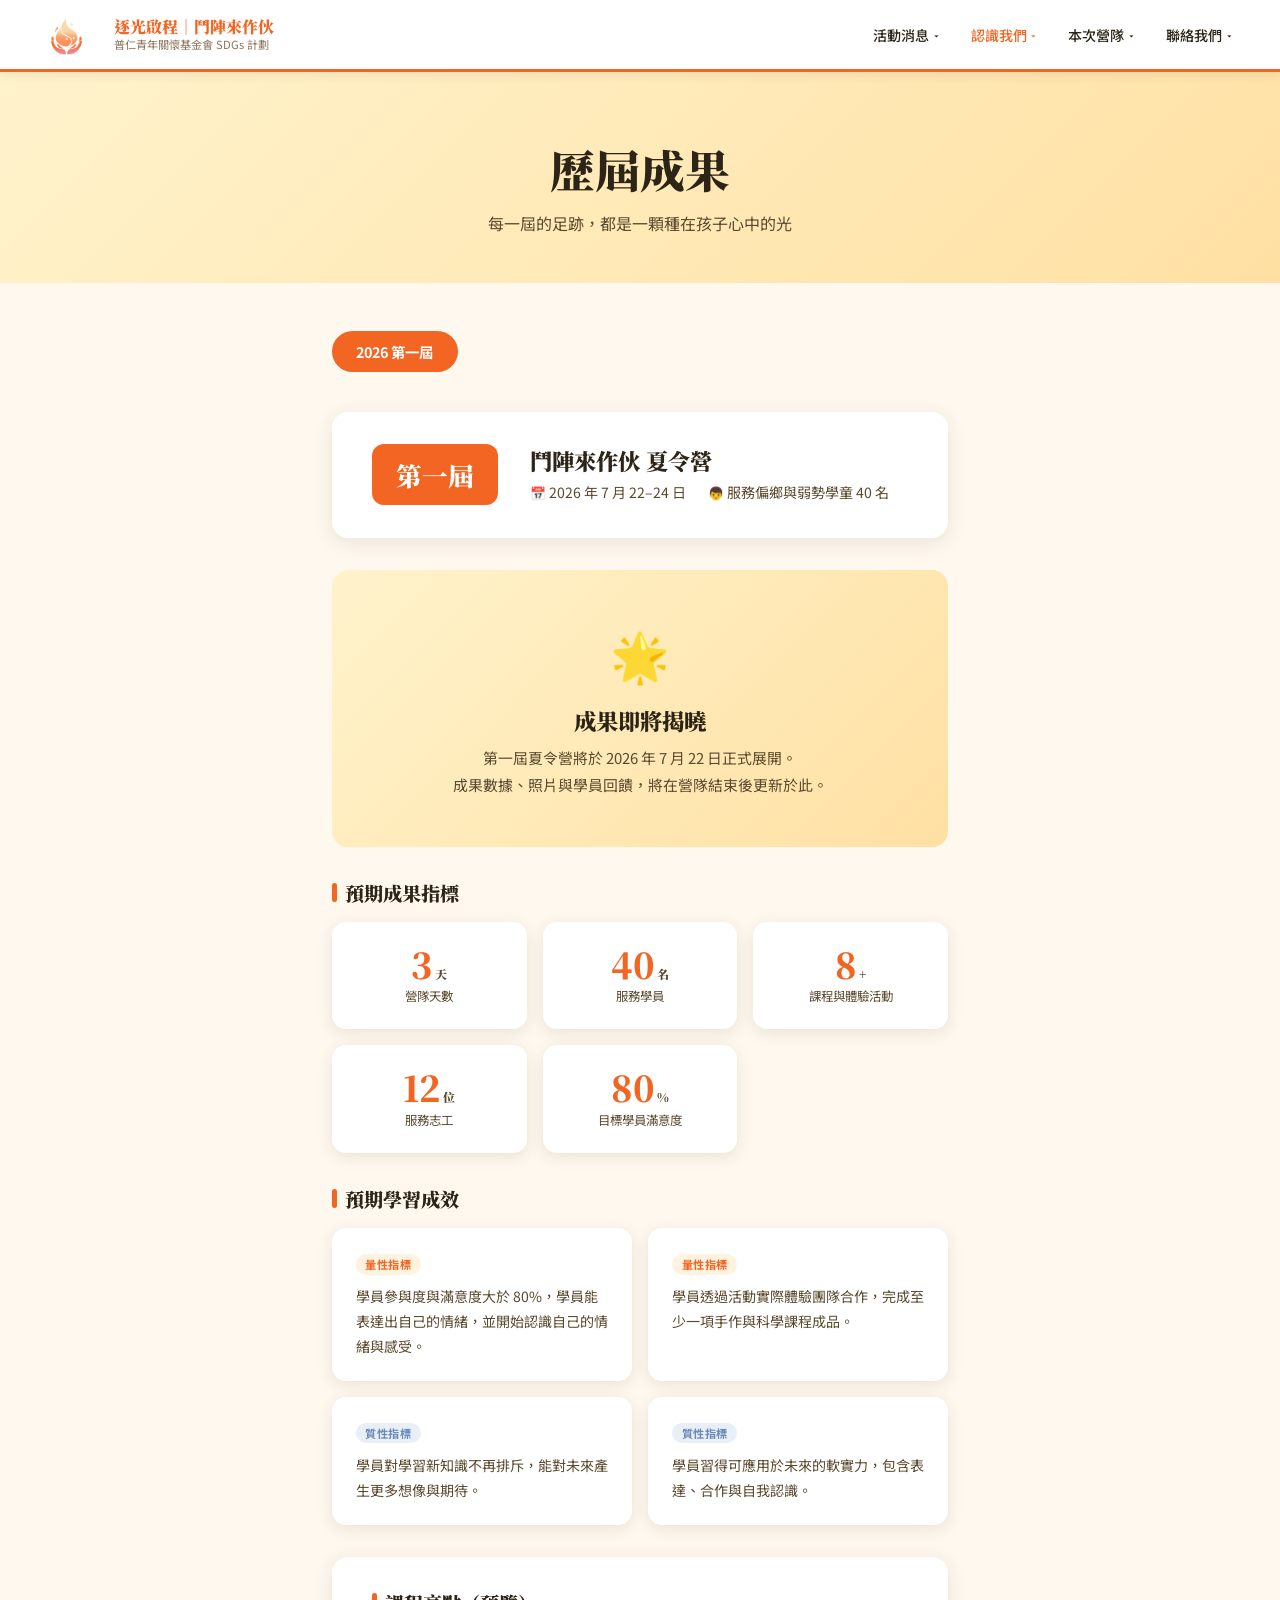
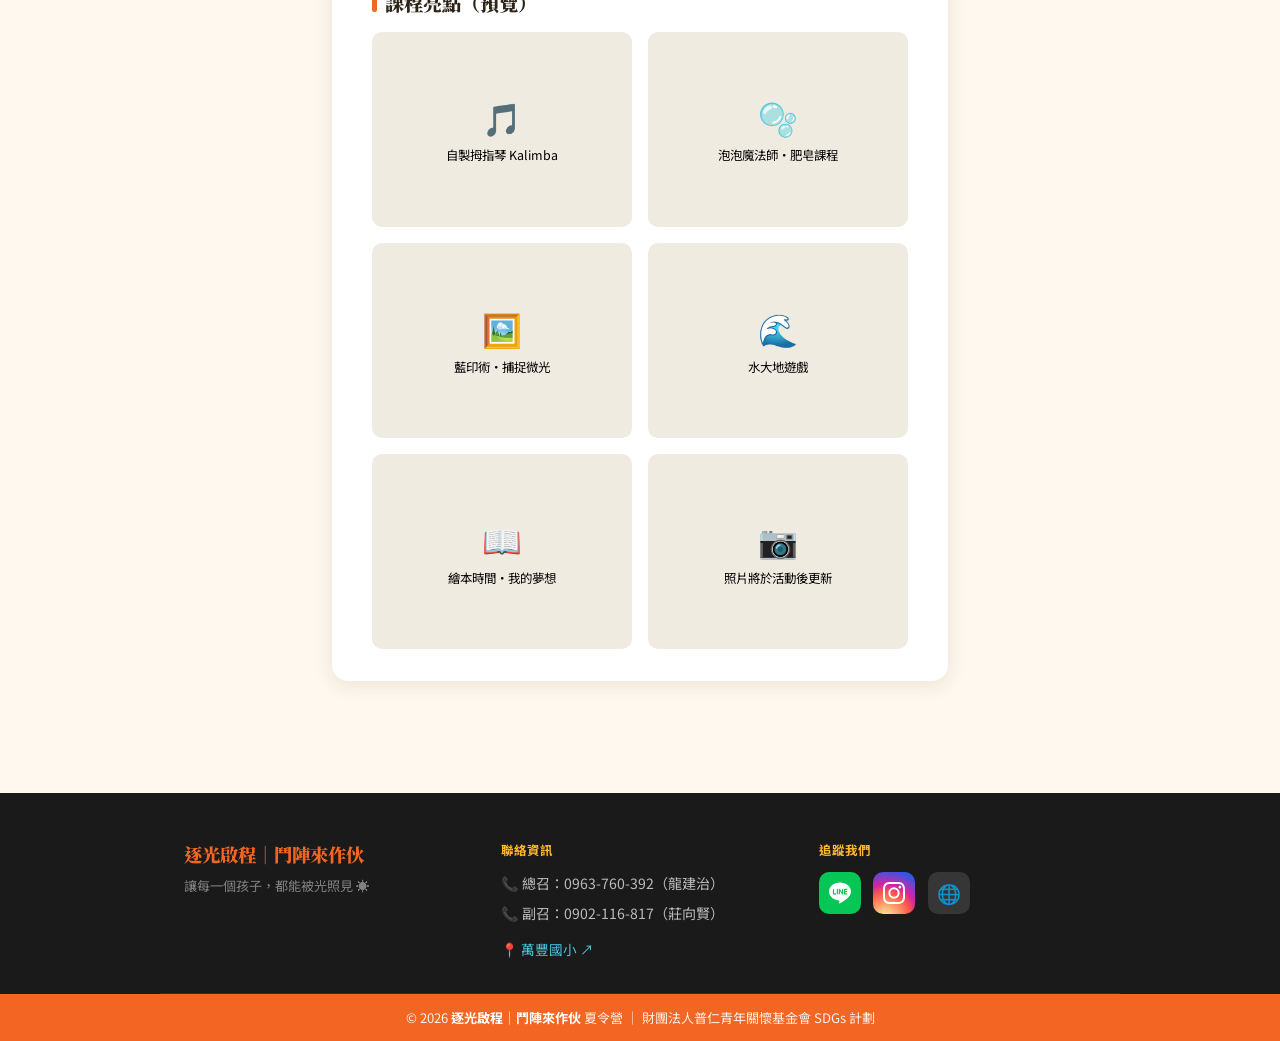
==== commit 93dc95eb: "全面程式碼改善：統一導覽、SEO、安全性與架構優化 - 移除「支持我們」導覽項目（暫時下架） - 統一所有 6 頁的完整下拉式導覽列（含 Logo 與漢堡選單） - 所有外部連結加入 rel="noo" ====
--- a/achievements.html
+++ b/achievements.html
@@ -3,20 +3,25 @@
 <head>
   <meta charset="UTF-8" />
   <meta name="viewport" content="width=device-width, initial-scale=1.0" />
-  <title>逐光啟程｜歷屆成果</title>
+  <title>歷屆成果｜逐光啟程 鬥陣來作伙 2026</title>
+  <meta name="description" content="逐光啟程歷屆成果 — 第一屆夏令營預期成果、學習指標與課程亮點預覽。" />
+  <meta name="theme-color" content="#F26522" />
+  <link rel="icon" href="全透明檔.png" type="image/png" />
+  <link rel="canonical" href="https://jojo082708.github.io/camp-2026/achievements.html" />
+  <meta property="og:title" content="歷屆成果｜逐光啟程 鬥陣來作伙 2026" />
+  <meta property="og:description" content="每一屆的足跡，都是一顆種在孩子心中的光。" />
+  <meta property="og:image" content="https://jojo082708.github.io/camp-2026/全透明檔.png" />
+  <meta property="og:url" content="https://jojo082708.github.io/camp-2026/achievements.html" />
+  <meta property="og:type" content="website" />
+  <link rel="preconnect" href="https://fonts.googleapis.com" />
+  <link rel="preconnect" href="https://fonts.gstatic.com" crossorigin />
   <link href="https://fonts.googleapis.com/css2?family=Noto+Serif+TC:wght@400;700;900&family=Noto+Sans+TC:wght@400;500;700&display=swap" rel="stylesheet" />
+  <link rel="stylesheet" href="css/shared.css" />
   <style>
     :root {
-      --orange: #F26522;
-      --dark:   #1A1A1A;
-      --cream:  #FFF8EE;
-      --text:   #2C2416;
-      --mid:    #5A4A2E;
-      --blue:   #6B8CB8;
-      --leaf:   #5BBF7A;
+      --blue-l: #E8EFF7;
       --shadow: rgba(44,36,22,.10);
     }
-    *, *::before, *::after { box-sizing: border-box; margin: 0; padding: 0; }
 
     body {
       font-family: 'Noto Sans TC', sans-serif;
@@ -27,18 +32,6 @@
       flex-direction: column;
     }
 
-    /* ── Nav ── */
-    nav {
-      background: rgba(255,255,255,.97);
-      border-bottom: 3px solid var(--orange);
-      padding: .9rem 2rem;
-      display: flex; gap: 1.5rem; align-items: center;
-      position: sticky; top: 0; z-index: 200;
-    }
-    nav a { text-decoration: none; color: var(--text); font-weight: 500; font-size: .95rem; transition: color .25s; }
-    nav a:hover, nav a.active { color: var(--orange); }
-
-    /* ── Page header ── */
     .page-header {
       background: linear-gradient(135deg, #FFF3CC, #FFE0A3);
       padding: 4rem 2rem 3rem;
@@ -51,7 +44,6 @@
     }
     .page-sub { margin-top: .6rem; color: var(--mid); font-size: 1rem; }
 
-    /* ── Content ── */
     .page-content {
       max-width: 980px;
       margin: 3rem auto 5rem;
@@ -59,43 +51,30 @@
       flex: 1;
     }
 
-    /* ── Year tab selector ── */
-    .year-tabs {
-      display: flex; gap: .75rem; flex-wrap: wrap;
-      margin-bottom: 2.5rem;
-    }
+    .year-tabs { display: flex; gap: .75rem; flex-wrap: wrap; margin-bottom: 2.5rem; }
     .year-tab {
       padding: .5rem 1.4rem;
       border-radius: 30px;
       border: 2px solid var(--orange);
       background: transparent;
       color: var(--orange);
-      font-weight: 700;
-      font-size: .9rem;
+      font-weight: 700; font-size: .9rem;
       cursor: pointer;
       transition: all .25s;
       font-family: 'Noto Sans TC', sans-serif;
     }
-    .year-tab.active, .year-tab:hover {
-      background: var(--orange);
-      color: #fff;
-    }
-
-    /* ── Edition block ── */
+    .year-tab.active, .year-tab:hover { background: var(--orange); color: #fff; }
+
     .edition { display: none; }
     .edition.active { display: block; }
 
-    /* ── Edition header ── */
     .edition-header {
       background: #fff;
       border-radius: 16px;
       box-shadow: 0 4px 20px var(--shadow);
       padding: 2rem 2.5rem;
       margin-bottom: 2rem;
-      display: flex;
-      align-items: center;
-      gap: 2rem;
-      flex-wrap: wrap;
+      display: flex; align-items: center; gap: 2rem; flex-wrap: wrap;
     }
     .edition-badge {
       background: var(--orange);
@@ -104,8 +83,7 @@
       font-size: 1.6rem; font-weight: 900;
       padding: .8rem 1.5rem;
       border-radius: 12px;
-      white-space: nowrap;
-      flex-shrink: 0;
+      white-space: nowrap; flex-shrink: 0;
     }
     .edition-meta { flex: 1; min-width: 200px; }
     .edition-name {
@@ -113,16 +91,12 @@
       font-size: 1.4rem; font-weight: 900;
       margin-bottom: .3rem;
     }
-    .edition-info {
-      font-size: .88rem; color: var(--mid);
-      line-height: 1.8;
-    }
+    .edition-info { font-size: .88rem; color: var(--mid); line-height: 1.8; }
     .edition-info span { margin-right: 1.2rem; }
     .edition-info span::before { content: '📍 '; font-size: .8rem; }
     .edition-info span.date::before { content: '📅 '; }
     .edition-info span.kids::before { content: '👦 '; }
 
-    /* ── Stats row ── */
     .stats-row {
       display: grid;
       grid-template-columns: repeat(auto-fit, minmax(160px, 1fr));
@@ -139,13 +113,11 @@
     .stat-number {
       font-family: 'Noto Serif TC', serif;
       font-size: 2.2rem; font-weight: 900;
-      color: var(--orange);
-      line-height: 1;
+      color: var(--orange); line-height: 1;
     }
     .stat-unit { font-size: .75rem; color: var(--mid); margin-left: .1rem; }
     .stat-label { font-size: .78rem; color: var(--mid); margin-top: .4rem; }
 
-    /* ── Section title ── */
     .section-title {
       font-family: 'Noto Serif TC', serif;
       font-size: 1.2rem; font-weight: 900;
@@ -160,7 +132,6 @@
       border-radius: 3px;
     }
 
-    /* ── Outcome list ── */
     .outcome-grid {
       display: grid;
       grid-template-columns: repeat(auto-fit, minmax(280px, 1fr));
@@ -182,10 +153,9 @@
       letter-spacing: .5px;
     }
     .outcome-tag.quant { background: #FFF3E0; color: var(--orange); }
-    .outcome-tag.qual  { background: var(--blue-l, #E8EFF7); color: var(--blue); }
+    .outcome-tag.qual  { background: var(--blue-l); color: var(--blue); }
     .outcome-card p { font-size: .88rem; color: var(--mid); line-height: 1.75; }
 
-    /* ── Photo grid placeholder ── */
     .photo-section {
       background: #fff;
       border-radius: 16px;
@@ -203,17 +173,13 @@
       aspect-ratio: 4/3;
       background: #f0ebe1;
       border-radius: 10px;
-      display: flex;
-      flex-direction: column;
-      align-items: center;
-      justify-content: center;
+      display: flex; flex-direction: column;
+      align-items: center; justify-content: center;
       gap: .4rem;
-      color: #000000;
-      font-size: .78rem;
+      color: #000000; font-size: .78rem;
     }
     .photo-placeholder .ph-icon { font-size: 2rem; }
 
-    /* ── Coming soon banner ── */
     .coming-soon {
       background: linear-gradient(135deg, #FFF3CC, #FFE0A3);
       border-radius: 16px;
@@ -228,25 +194,54 @@
       margin-bottom: .6rem;
     }
     .coming-soon p { color: var(--mid); font-size: .93rem; line-height: 1.8; }
-
-    /* ── Footer ── */
-    footer {
-      background: var(--dark);
-      color: rgba(255,255,255,.5);
-      text-align: center;
-      padding: 2rem 1rem;
-    }
-    footer p { font-size: .88rem; letter-spacing: 1px; }
   </style>
 </head>
 <body>
 
 <nav>
-  <a href="index.html">回首頁</a>
-  <a href="history.html">緣起沿革</a>
-  <a href="organization.html">組織職掌</a>
-  <a href="member.html">團隊成員</a>
-  <a href="achievements.html" class="active">歷屆成果</a>
+  <a href="index.html" class="nav-logo">
+    <img src="全透明檔.png" alt="普仁青年關懷基金會" onerror="this.style.display='none';" />
+    <div class="nav-logo-fallback">
+      <span class="logo-main">逐光啟程｜鬥陣來作伙</span>
+      <span class="logo-sub">普仁青年關懷基金會 SDGs 計劃</span>
+    </div>
+  </a>
+  <div class="hamburger" onclick="toggleMenu()">
+    <span></span><span></span><span></span>
+  </div>
+  <ul class="nav-menu" id="navMenu">
+    <li>
+      <span>活動消息 <span class="caret">▾</span></span>
+      <div class="dropdown">
+        <a href="news.html">最新消息</a>
+      </div>
+    </li>
+    <li class="active">
+      <span>認識我們 <span class="caret">▾</span></span>
+      <div class="dropdown">
+        <a href="history.html">緣起沿革</a>
+        <a href="organization.html">組織職掌</a>
+        <a href="member.html">成員</a>
+        <a href="achievements.html">歷年成果</a>
+      </div>
+    </li>
+    <li>
+      <span>本次營隊 <span class="caret">▾</span></span>
+      <div class="dropdown">
+        <a href="index.html#purpose">活動目的</a>
+        <a href="index.html#schedule">活動流程</a>
+        <a href="index.html#courses">課程內容</a>
+        <a href="index.html#games">大地遊戲</a>
+      </div>
+    </li>
+    <li>
+      <span>聯絡我們 <span class="caret">▾</span></span>
+      <div class="dropdown">
+        <a href="https://lin.ee/nWMiqPr" target="_blank" rel="noopener noreferrer">Line客服</a>
+        <a href="https://www.instagram.com/beyond__the__light/" target="_blank" rel="noopener noreferrer">Instagram</a>
+      </div>
+    </li>
+  </ul>
 </nav>
 
 <div class="page-header">
@@ -256,12 +251,11 @@
 
 <main class="page-content">
 
-  <!-- Year tabs -->
   <div class="year-tabs">
     <button class="year-tab active" onclick="switchEdition('2026', this)">2026 第一屆</button>
   </div>
 
-  <!-- ═══ 2026 第一屆 ═══ -->
+  <!-- 2026 第一屆 -->
   <div class="edition active" id="ed-2026">
 
     <div class="edition-header">
@@ -342,14 +336,44 @@
 </main>
 
 <footer>
-  <p>© 2026 逐光啟程｜鬥陣來作伙 夏令營</p>
+  <div class="footer-main">
+    <div class="footer-brand">
+      <span class="footer-logo-text">逐光啟程｜鬥陣來作伙</span>
+      <p class="footer-tagline">讓每一個孩子，都能被光照見 ☀️</p>
+    </div>
+    <div class="footer-contact">
+      <div class="footer-section-label">聯絡資訊</div>
+      <p>📞 總召：0963-760-392（龍建治）</p>
+      <p>📞 副召：0902-116-817（莊向賢）</p>
+      <a class="footer-map-link" href="https://maps.google.com/?q=萬豐國小" target="_blank" rel="noopener noreferrer">
+        📍 萬豐國小 ↗
+      </a>
+    </div>
+    <div class="footer-social-block">
+      <div class="footer-section-label">追蹤我們</div>
+      <div class="footer-socials">
+        <a href="https://lin.ee/nWMiqPr" target="_blank" rel="noopener noreferrer" class="social-btn line" aria-label="LINE">
+          <svg viewBox="0 0 24 24" fill="currentColor"><path d="M19.365 9.863c.349 0 .63.285.63.631 0 .345-.281.63-.63.63H17.61v1.125h1.755c.349 0 .63.283.63.63 0 .344-.281.629-.63.629h-2.386c-.345 0-.627-.285-.627-.629V8.108c0-.345.282-.63.627-.63h2.386c.349 0 .63.285.63.63 0 .349-.281.63-.63.63H17.61v1.125h1.755zm-3.855 3.016c0 .27-.174.51-.432.596-.064.021-.133.031-.199.031-.211 0-.391-.09-.51-.25l-2.443-3.317v2.94c0 .344-.279.629-.631.629-.346 0-.626-.285-.626-.629V8.108c0-.27.173-.51.43-.595.06-.023.136-.033.194-.033.195 0 .375.104.495.254l2.462 3.33V8.108c0-.345.282-.63.63-.63.345 0 .63.285.63.63v4.771zm-5.741 0c0 .344-.282.629-.631.629-.345 0-.627-.285-.627-.629V8.108c0-.345.282-.63.627-.63.349 0 .631.285.631.63v4.771zm-2.466.629H4.917c-.345 0-.63-.285-.63-.629V8.108c0-.345.285-.63.63-.63.348 0 .63.285.63.63v4.141h1.756c.348 0 .629.283.629.63 0 .344-.281.629-.629.629M24 10.314C24 4.943 18.615.572 12 .572S0 4.943 0 10.314c0 4.811 4.27 8.842 10.035 9.608.391.082.923.258 1.058.59.12.301.079.766.038 1.08l-.164 1.02c-.045.301-.24 1.186 1.049.645 1.291-.539 6.916-4.078 9.436-6.975C23.176 14.393 24 12.458 24 10.314"/></svg>
+        </a>
+        <a href="https://www.instagram.com/beyond__the__light/" target="_blank" rel="noopener noreferrer" class="social-btn ig" aria-label="Instagram">
+          <svg viewBox="0 0 24 24" fill="currentColor"><path d="M12 2.163c3.204 0 3.584.012 4.85.07 3.252.148 4.771 1.691 4.919 4.919.058 1.265.069 1.645.069 4.849 0 3.205-.012 3.584-.069 4.849-.149 3.225-1.664 4.771-4.919 4.919-1.266.058-1.644.07-4.85.07-3.204 0-3.584-.012-4.849-.07-3.26-.149-4.771-1.699-4.919-4.92-.058-1.265-.07-1.644-.07-4.849 0-3.204.013-3.583.07-4.849.149-3.227 1.664-4.771 4.919-4.919 1.266-.057 1.645-.069 4.849-.069zM12 0C8.741 0 8.333.014 7.053.072 2.695.272.273 2.69.073 7.052.014 8.333 0 8.741 0 12c0 3.259.014 3.668.072 4.948.2 4.358 2.618 6.78 6.98 6.98C8.333 23.986 8.741 24 12 24c3.259 0 3.668-.014 4.948-.072 4.354-.2 6.782-2.618 6.979-6.98.059-1.28.073-1.689.073-4.948 0-3.259-.014-3.667-.072-4.947-.196-4.354-2.617-6.78-6.979-6.98C15.668.014 15.259 0 12 0zm0 5.838a6.162 6.162 0 100 12.324 6.162 6.162 0 000-12.324zM12 16a4 4 0 110-8 4 4 0 010 8zm6.406-11.845a1.44 1.44 0 100 2.881 1.44 1.44 0 000-2.881z"/></svg>
+        </a>
+        <a href="https://www.you-care.org.tw/" target="_blank" rel="noopener noreferrer" class="social-btn web" aria-label="普仁官網">🌐</a>
+      </div>
+    </div>
+  </div>
+  <hr class="footer-divider" />
+  <div class="footer-copy">
+    © 2026 <strong>逐光啟程｜鬥陣來作伙</strong> 夏令營 ｜ 財團法人普仁青年關懷基金會 SDGs 計劃
+  </div>
 </footer>
 
+<script src="js/shared.js" defer></script>
 <script>
   function switchEdition(year, btn) {
-    document.querySelectorAll('.edition').forEach(el => el.classList.remove('active'));
-    document.querySelectorAll('.year-tab').forEach(el => el.classList.remove('active'));
-    const target = document.getElementById('ed-' + year);
+    document.querySelectorAll('.edition').forEach(function (el) { el.classList.remove('active'); });
+    document.querySelectorAll('.year-tab').forEach(function (el) { el.classList.remove('active'); });
+    var target = document.getElementById('ed-' + year);
     if (target) target.classList.add('active');
     btn.classList.add('active');
   }
--- a/css/shared.css
+++ b/css/shared.css
@@ -0,0 +1,144 @@
+/* ── CSS Variables ── */
+:root {
+  --puren-orange: #F26522;
+  --puren-dark:   #1A1A1A;
+  --sun:          #FFB830;
+  --sky:          #4EC3E0;
+  --leaf:         #5BBF7A;
+  --peach:        #FF8C69;
+  --cream:        #FFF8EE;
+  --warm-white:   #FFFDF7;
+  --text-dark:    #2C2416;
+  --text-mid:     #5A4A2E;
+  --text-light:   #8A7458;
+  --shadow:       rgba(255,184,48,.15);
+  /* Aliases used by inner pages */
+  --orange: #F26522;
+  --dark:   #1A1A1A;
+  --text:   #2C2416;
+  --mid:    #5A4A2E;
+  --blue:   #6B8CB8;
+  --blue-l: #E8EFF7;
+}
+
+*, *::before, *::after { box-sizing: border-box; margin: 0; padding: 0; }
+html { scroll-behavior: smooth; }
+
+/* ── NAV ── */
+nav {
+  position: sticky; top: 0; z-index: 200;
+  background: rgba(255,255,255,.97); backdrop-filter: blur(8px);
+  border-bottom: 3px solid var(--puren-orange);
+  padding: 0 2rem;
+  display: flex; align-items: center; justify-content: space-between;
+  height: 72px; box-shadow: 0 2px 12px rgba(0,0,0,.08);
+}
+.nav-logo {
+  display: flex; align-items: center; gap: .8rem;
+  text-decoration: none; flex-shrink: 0;
+}
+.nav-logo img { height: 52px; width: auto; object-fit: contain; }
+.nav-logo-fallback { display: flex; flex-direction: column; }
+.nav-logo-fallback .logo-main {
+  font-family: 'Noto Serif TC', serif; font-weight: 900; font-size: 1rem;
+  color: var(--puren-orange); line-height: 1.2;
+}
+.nav-logo-fallback .logo-sub { font-size: .7rem; color: var(--text-light, #8A7458); }
+
+.nav-menu { display: flex; list-style: none; gap: 0; height: 72px; }
+.nav-menu > li { position: relative; display: flex; align-items: center; }
+.nav-menu > li > a,
+.nav-menu > li > span {
+  display: flex; align-items: center; gap: .3rem;
+  padding: 0 1rem; height: 100%;
+  text-decoration: none; color: var(--text-dark, #2C2416);
+  font-size: .88rem; font-weight: 500; white-space: nowrap; cursor: pointer;
+  transition: color .2s; border-bottom: 3px solid transparent; margin-bottom: -3px;
+}
+.nav-menu > li > a:hover,
+.nav-menu > li:hover > a,
+.nav-menu > li:hover > span,
+.nav-menu > li.active > span { color: var(--puren-orange); border-bottom-color: var(--puren-orange); }
+
+.caret { font-size: .6rem; transition: transform .2s; }
+.nav-menu > li:hover > span .caret,
+.nav-menu > li:focus-within > span .caret { transform: rotate(180deg); }
+
+.dropdown {
+  position: absolute; top: 100%; left: 0;
+  background: #fff; border-top: 3px solid var(--puren-orange);
+  border-radius: 0 0 10px 10px;
+  box-shadow: 0 8px 24px rgba(0,0,0,.12);
+  min-width: 160px; opacity: 0; pointer-events: none;
+  transform: translateY(-6px);
+  transition: opacity .2s, transform .2s; z-index: 300;
+}
+.nav-menu > li:hover .dropdown,
+.nav-menu > li:focus-within .dropdown { opacity: 1; pointer-events: auto; transform: translateY(0); }
+.dropdown a {
+  display: block; padding: .7rem 1.2rem;
+  font-size: .85rem; color: var(--text-mid, #5A4A2E);
+  text-decoration: none; white-space: nowrap;
+  border-left: 3px solid transparent;
+  transition: background .15s, color .15s, border-color .15s;
+}
+.dropdown a:hover { background: #FFF3E8; color: var(--puren-orange); border-left-color: var(--puren-orange); }
+
+.hamburger { display: none; flex-direction: column; gap: 5px; cursor: pointer; padding: .5rem; }
+.hamburger span { display: block; width: 24px; height: 2px; background: var(--text-dark, #2C2416); border-radius: 2px; }
+
+/* ── FOOTER ── */
+footer { background: var(--puren-dark); color: rgba(255,255,255,.7); font-size: .88rem; }
+.footer-main {
+  max-width: 960px; margin: 0 auto; padding: 3rem 1.5rem 2rem;
+  display: grid; grid-template-columns: 1fr 1fr 1fr; gap: 2.5rem; align-items: start;
+}
+.footer-logo-text {
+  font-family: 'Noto Serif TC', serif; font-weight: 900;
+  font-size: 1.15rem; color: var(--puren-orange); display: block; margin-bottom: .5rem;
+}
+.footer-tagline { color: rgba(255,255,255,.45); font-size: .82rem; line-height: 1.7; }
+.footer-section-label {
+  font-weight: 700; letter-spacing: .08em; color: var(--sun);
+  font-size: .78rem; margin-bottom: .8rem; text-transform: uppercase;
+}
+.footer-contact p { margin-bottom: .4rem; line-height: 1.7; }
+.footer-map-link {
+  display: inline-block; margin-top: .4rem; color: var(--sky);
+  text-decoration: none; font-size: .85rem; line-height: 1.6; transition: color .2s;
+}
+.footer-map-link:hover { color: #fff; text-decoration: underline; }
+.footer-socials { display: flex; gap: .8rem; flex-wrap: wrap; }
+.social-btn {
+  width: 42px; height: 42px; border-radius: 10px;
+  display: flex; align-items: center; justify-content: center;
+  text-decoration: none; font-size: 1.3rem; transition: transform .2s, opacity .2s;
+}
+.social-btn:hover { transform: translateY(-3px); opacity: .85; }
+.social-btn svg { width: 22px; height: 22px; }
+.social-btn.line { background: #06C755; color: #fff; }
+.social-btn.ig { background: radial-gradient(circle at 30% 107%, #fdf497 0%, #fd5949 45%, #d6249f 60%, #285AEB 90%); color: #fff; }
+.social-btn.web { background: rgba(255,255,255,.12); color: rgba(255,255,255,.8); font-size: 1.2rem; }
+.footer-divider { border: none; border-top: 1px solid rgba(255,255,255,.1); max-width: 960px; margin: 0 auto; }
+.footer-copy {
+  background: var(--puren-orange); color: rgba(255,255,255,.9);
+  text-align: center; padding: .9rem 1rem; font-size: .82rem;
+}
+.footer-copy strong { color: #fff; }
+
+/* ── SCROLL REVEAL ── */
+.reveal { opacity: 0; transform: translateY(30px); transition: opacity .6s ease, transform .6s ease; }
+.reveal.visible { opacity: 1; transform: none; }
+
+/* ── MOBILE ── */
+@media (max-width: 768px) {
+  .nav-menu { display: none; }
+  .hamburger { display: flex; }
+  .nav-menu > li.open > .dropdown {
+    opacity: 1; pointer-events: auto; transform: translateY(0);
+    position: static; box-shadow: none;
+    background: #FFF8EE; border-radius: 8px; margin: .3rem 0;
+  }
+  .nav-menu > li > span { cursor: pointer; width: 100%; padding: .5rem 0; }
+  .footer-main { grid-template-columns: 1fr; gap: 1.8rem; }
+}
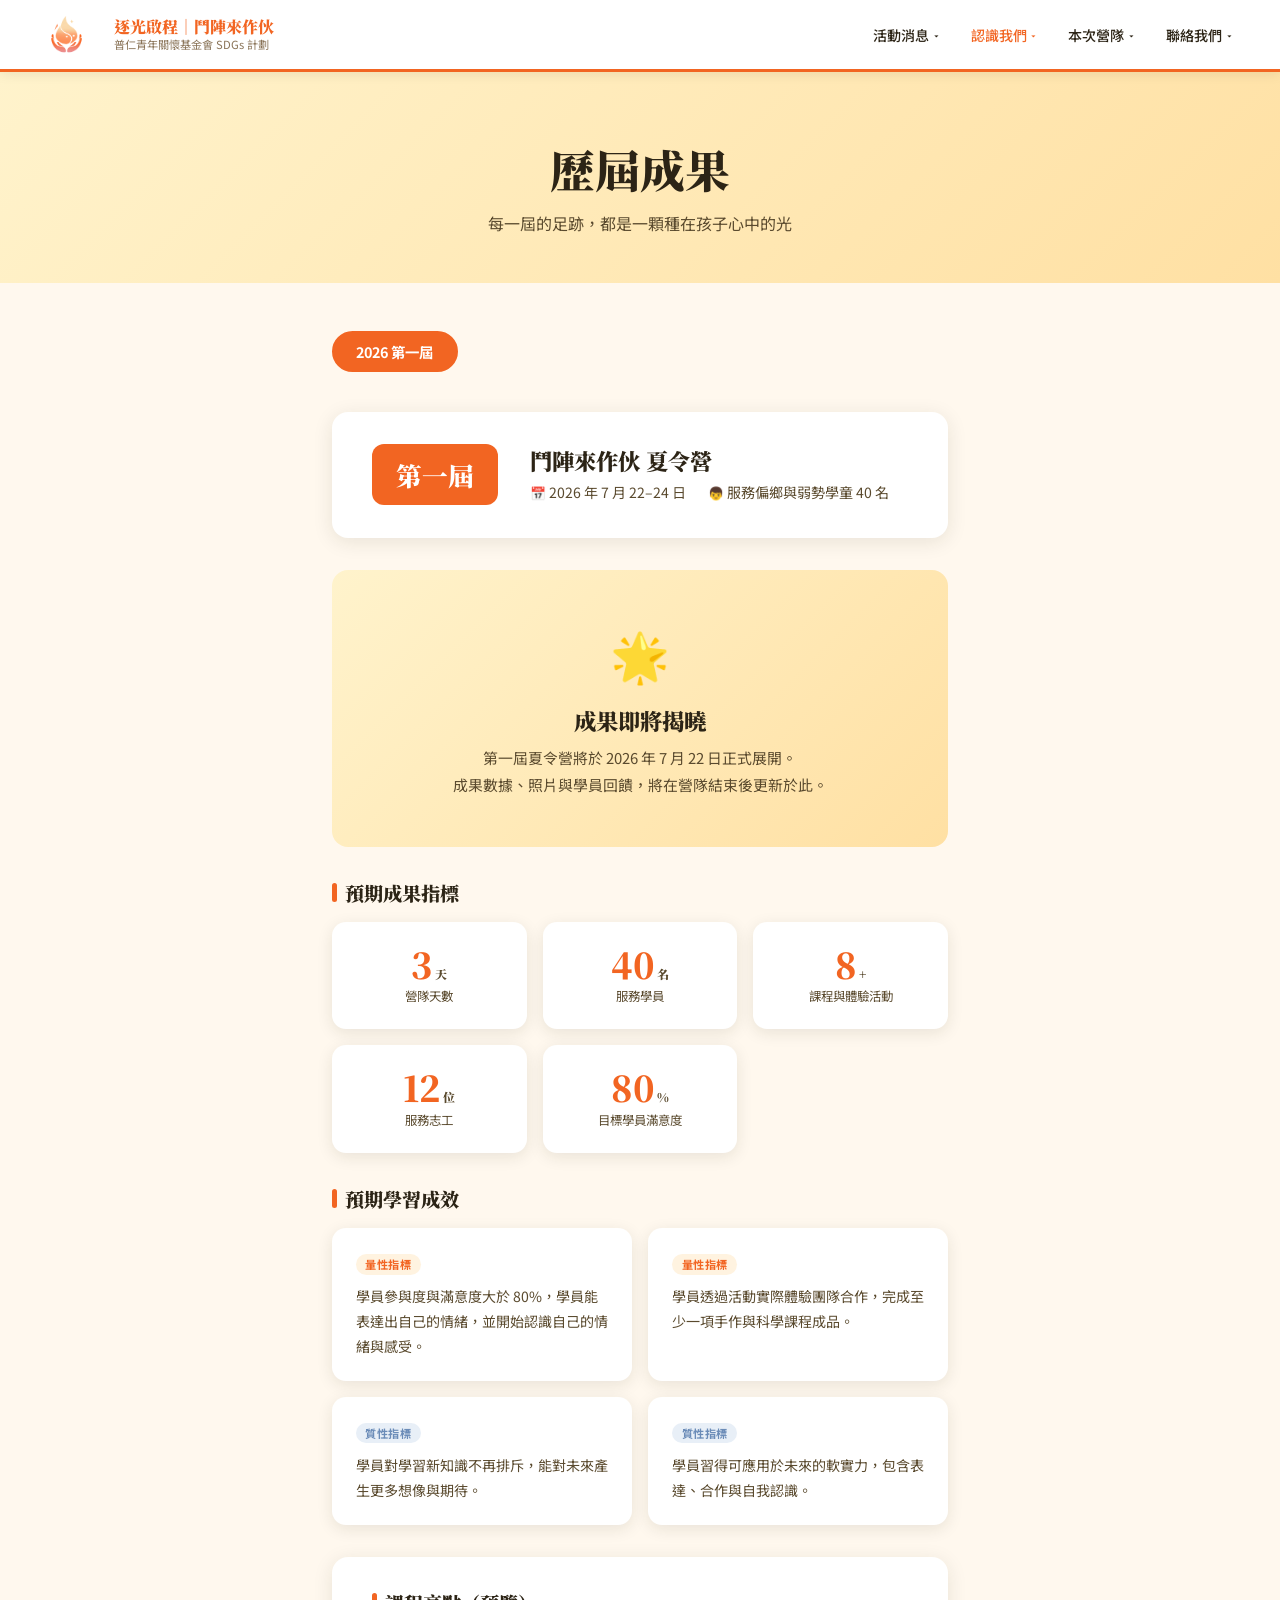
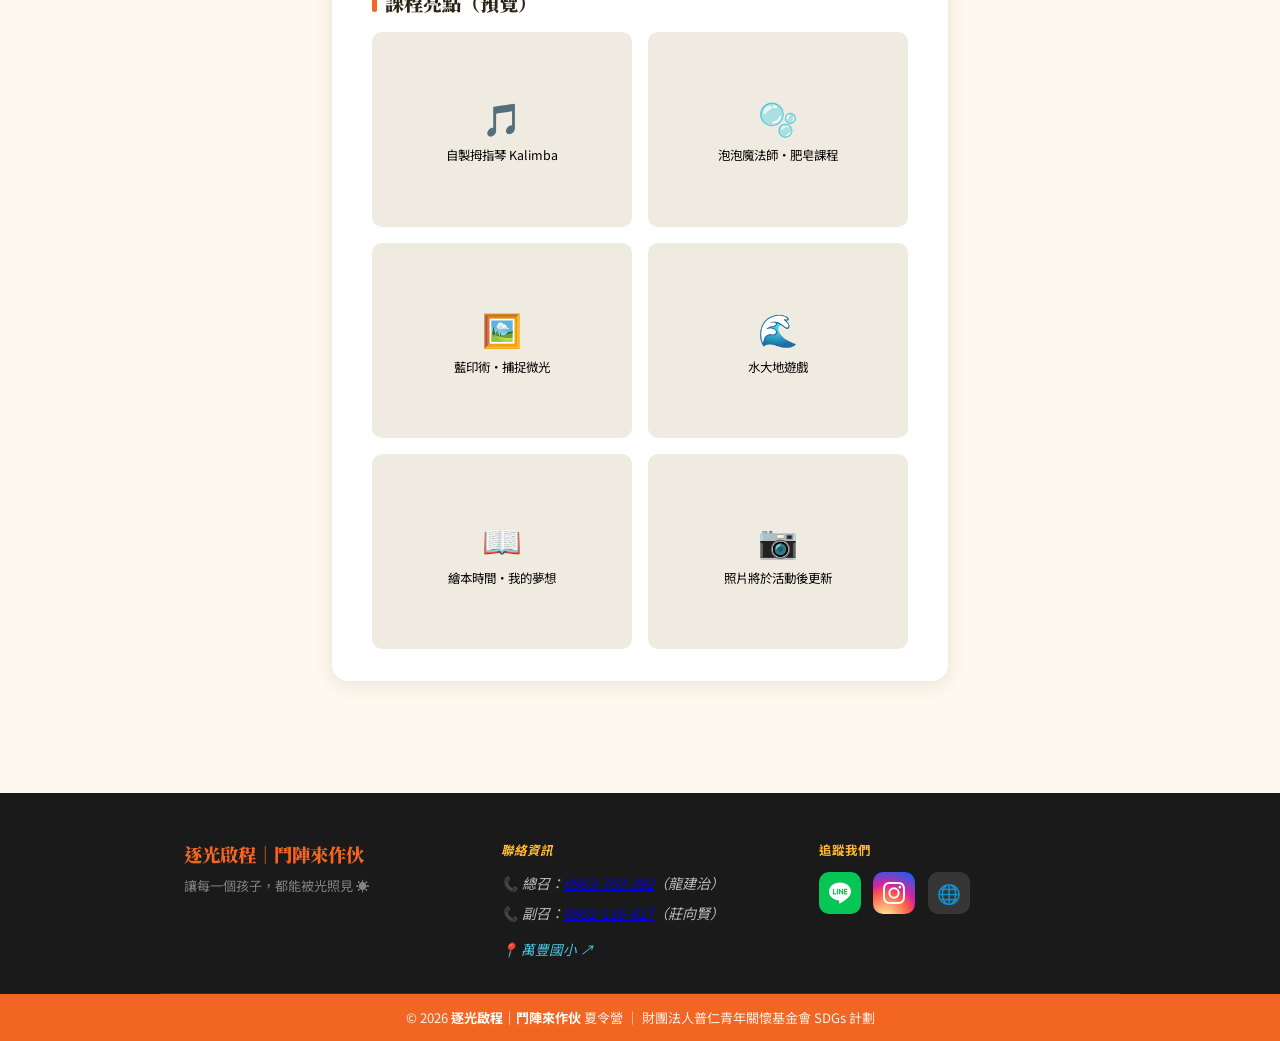
==== commit 0c20521b: "perf: image WebP, JSON-LD, tel: links, <address> semantics - Delete unused 有底色無字.png (569 KB) - Add " ====
--- a/achievements.html
+++ b/achievements.html
@@ -200,7 +200,7 @@
 
 <nav>
   <a href="index.html" class="nav-logo">
-    <img src="全透明檔.png" alt="普仁青年關懷基金會" onerror="this.style.display='none';" />
+    <picture><source srcset="全透明檔.webp" type="image/webp"><img src="全透明檔.png" alt="普仁青年關懷基金會" onerror="this.style.display='none';" /></picture>
     <div class="nav-logo-fallback">
       <span class="logo-main">逐光啟程｜鬥陣來作伙</span>
       <span class="logo-sub">普仁青年關懷基金會 SDGs 計劃</span>
@@ -341,14 +341,14 @@
       <span class="footer-logo-text">逐光啟程｜鬥陣來作伙</span>
       <p class="footer-tagline">讓每一個孩子，都能被光照見 ☀️</p>
     </div>
-    <div class="footer-contact">
+    <address class="footer-contact">
       <div class="footer-section-label">聯絡資訊</div>
-      <p>📞 總召：0963-760-392（龍建治）</p>
-      <p>📞 副召：0902-116-817（莊向賢）</p>
+      <p>📞 總召：<a href="tel:+886963760392">0963-760-392</a>（龍建治）</p>
+      <p>📞 副召：<a href="tel:+886902116817">0902-116-817</a>（莊向賢）</p>
       <a class="footer-map-link" href="https://maps.google.com/?q=萬豐國小" target="_blank" rel="noopener noreferrer">
         📍 萬豐國小 ↗
       </a>
-    </div>
+    </address>
     <div class="footer-social-block">
       <div class="footer-section-label">追蹤我們</div>
       <div class="footer-socials">
